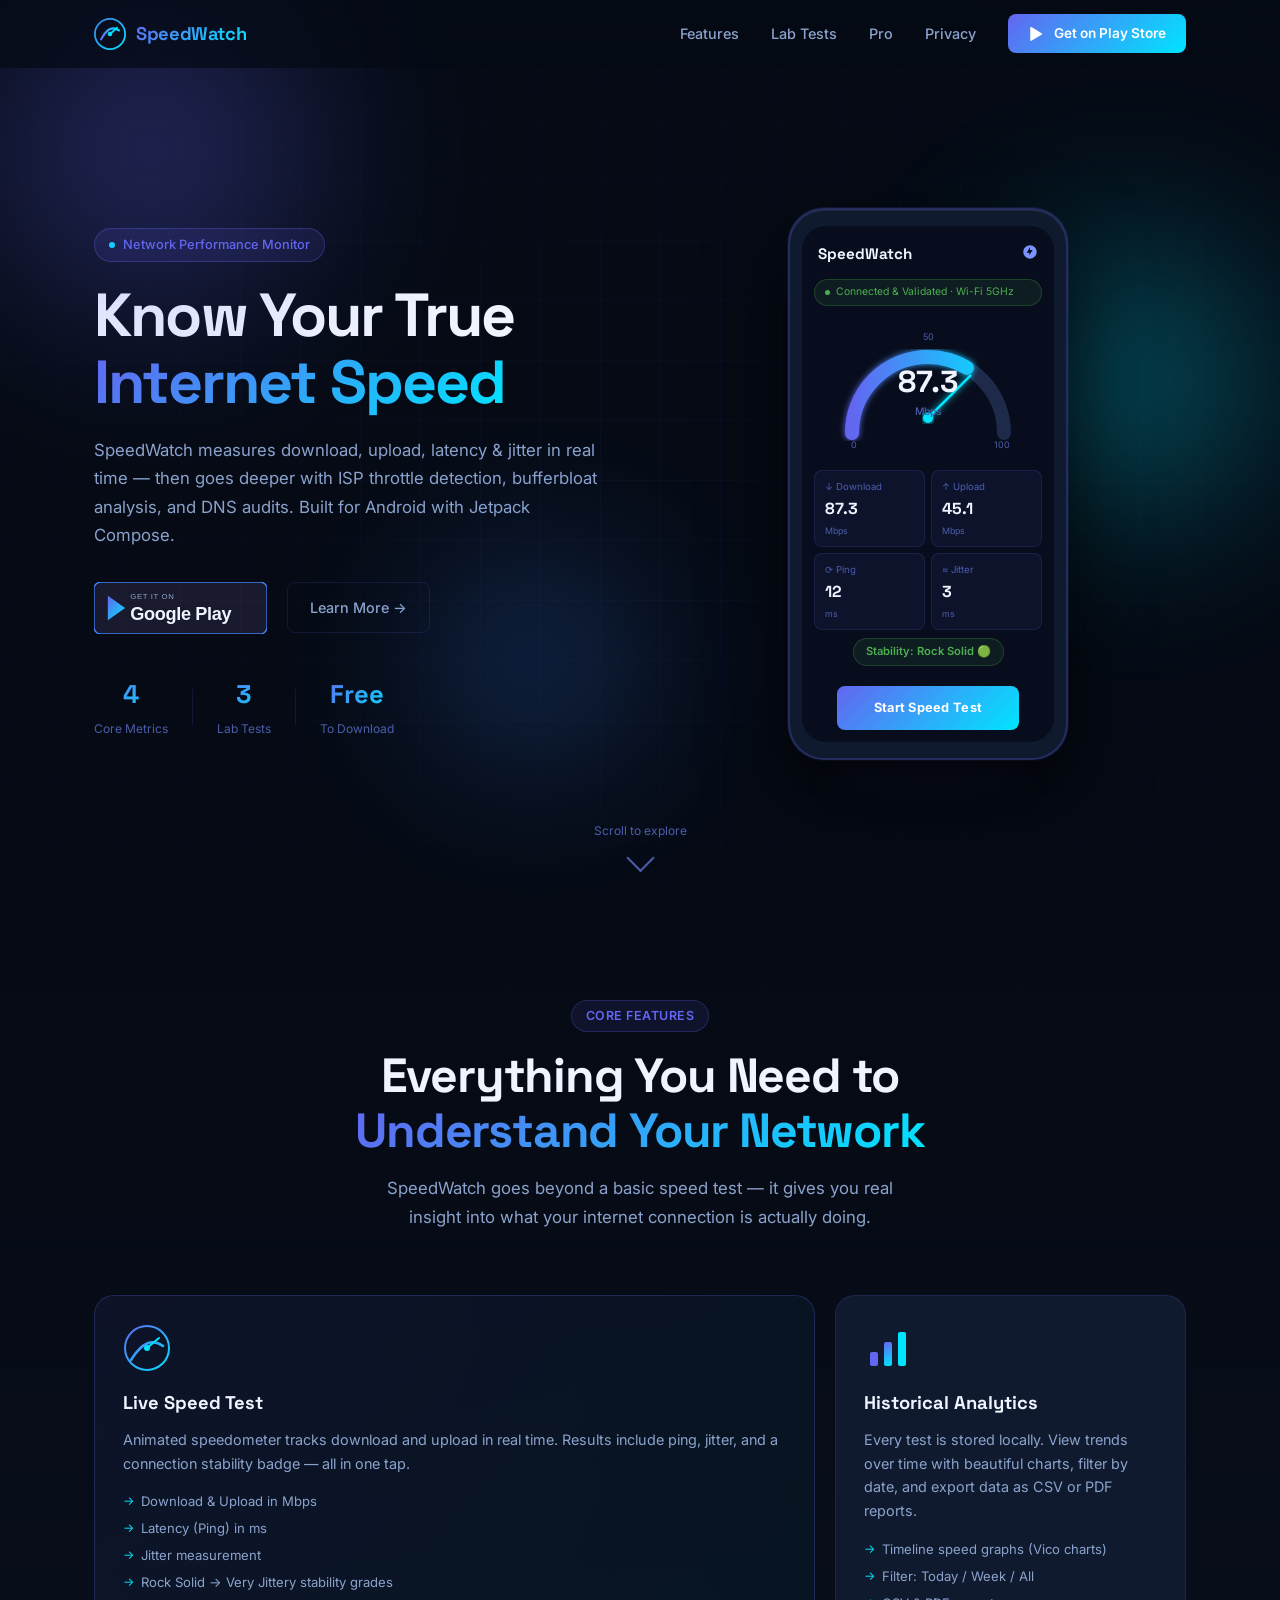
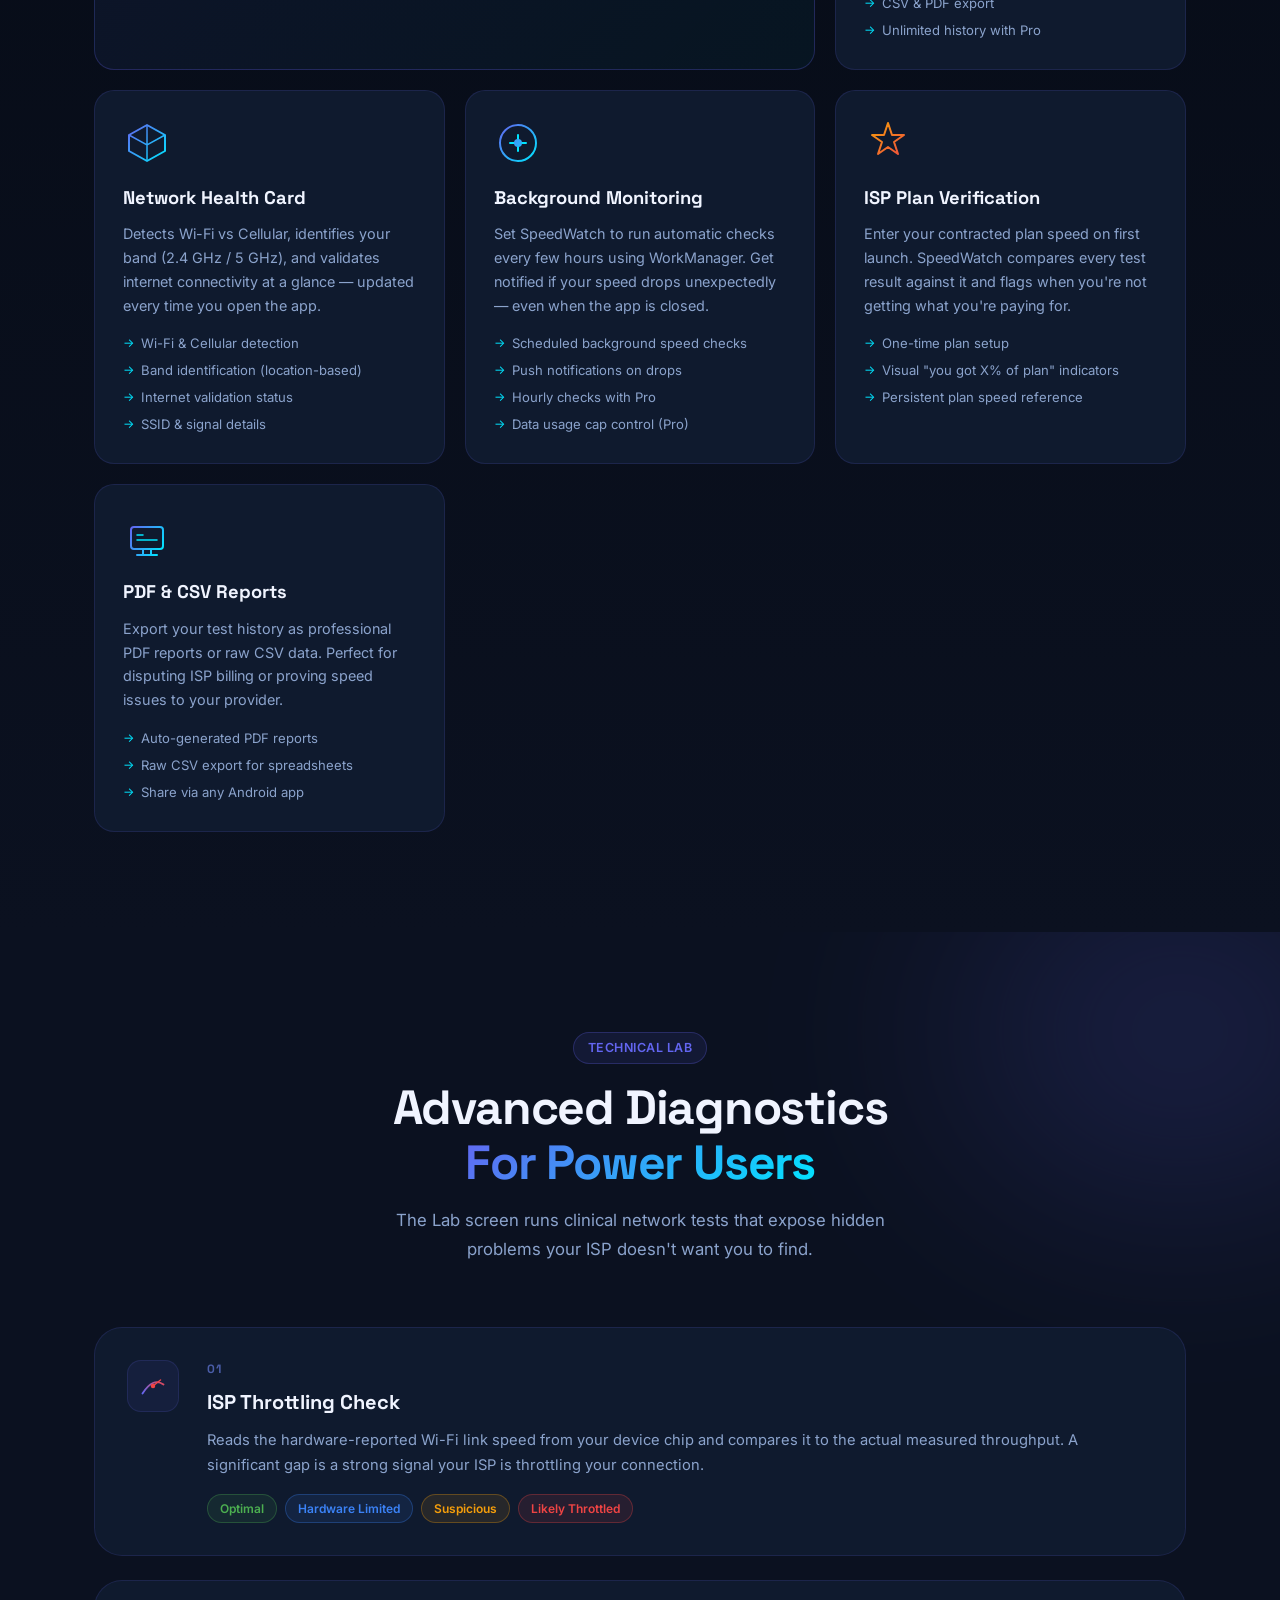
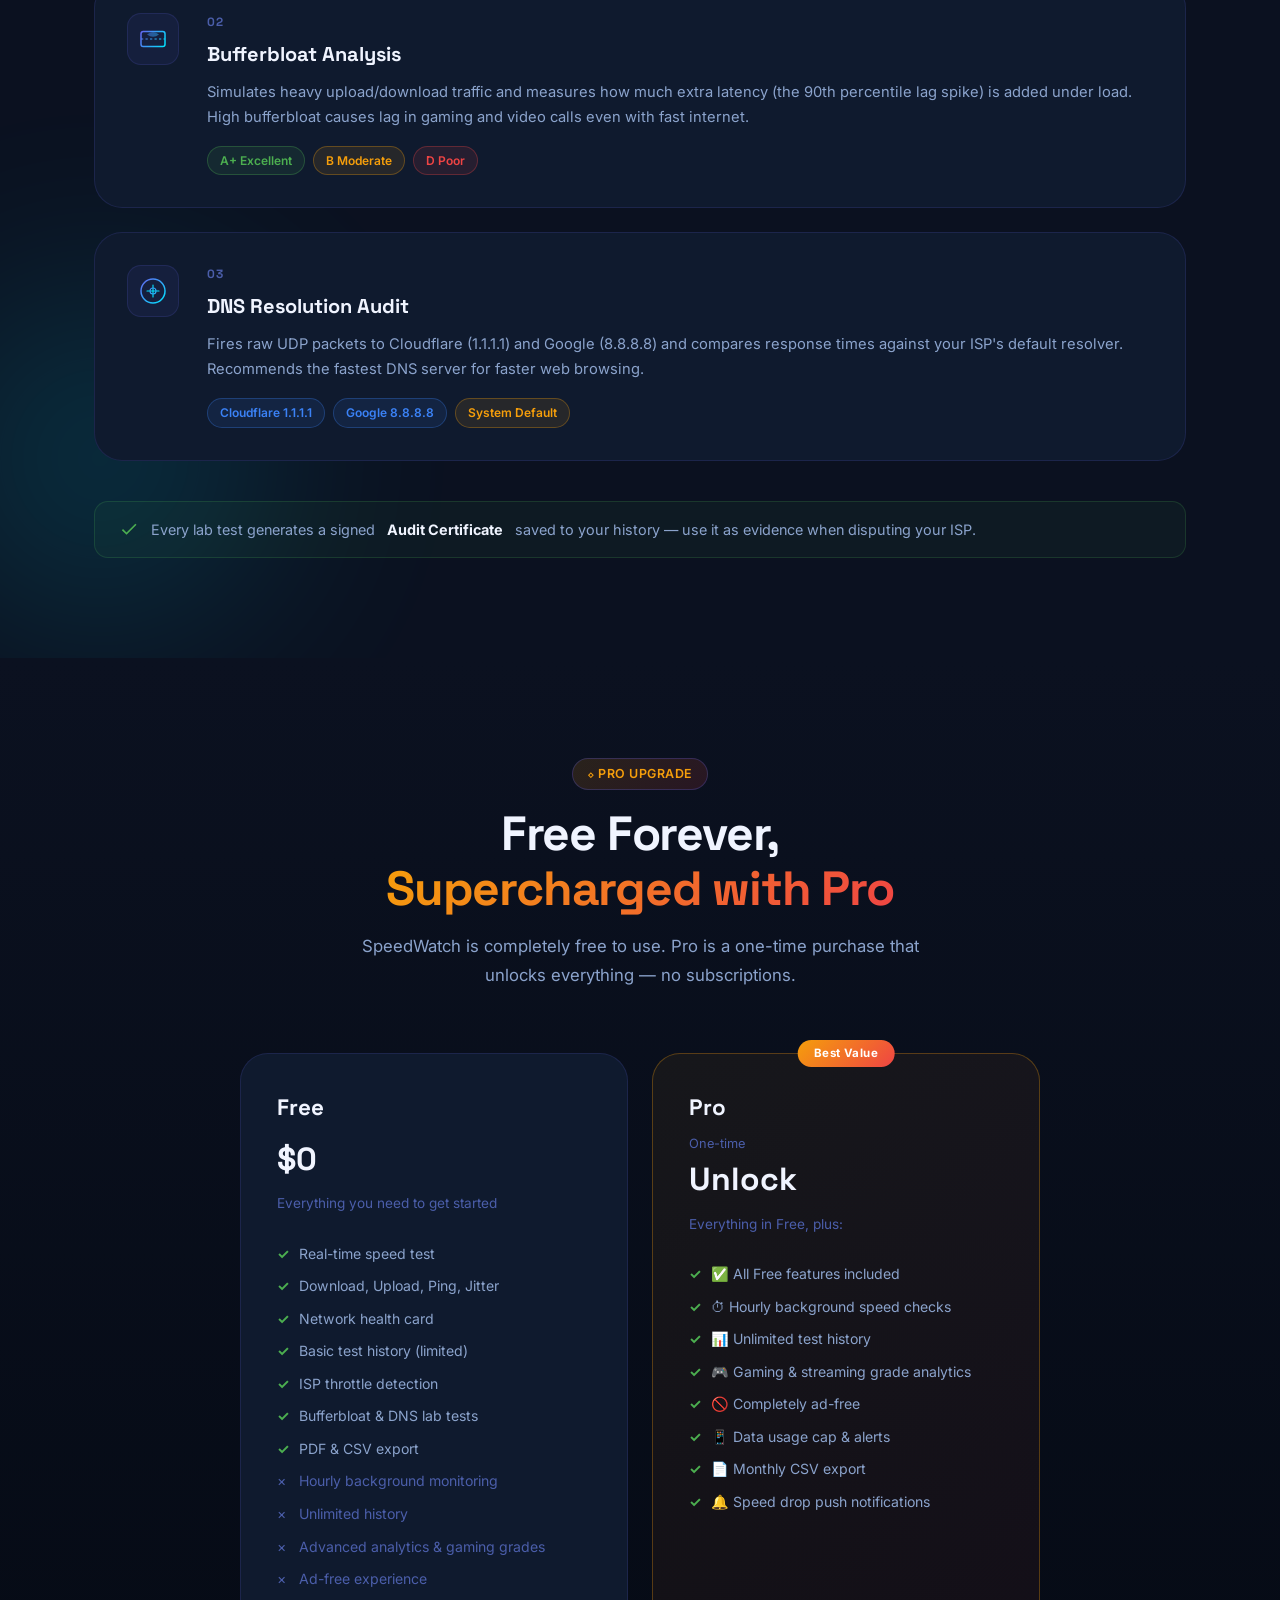
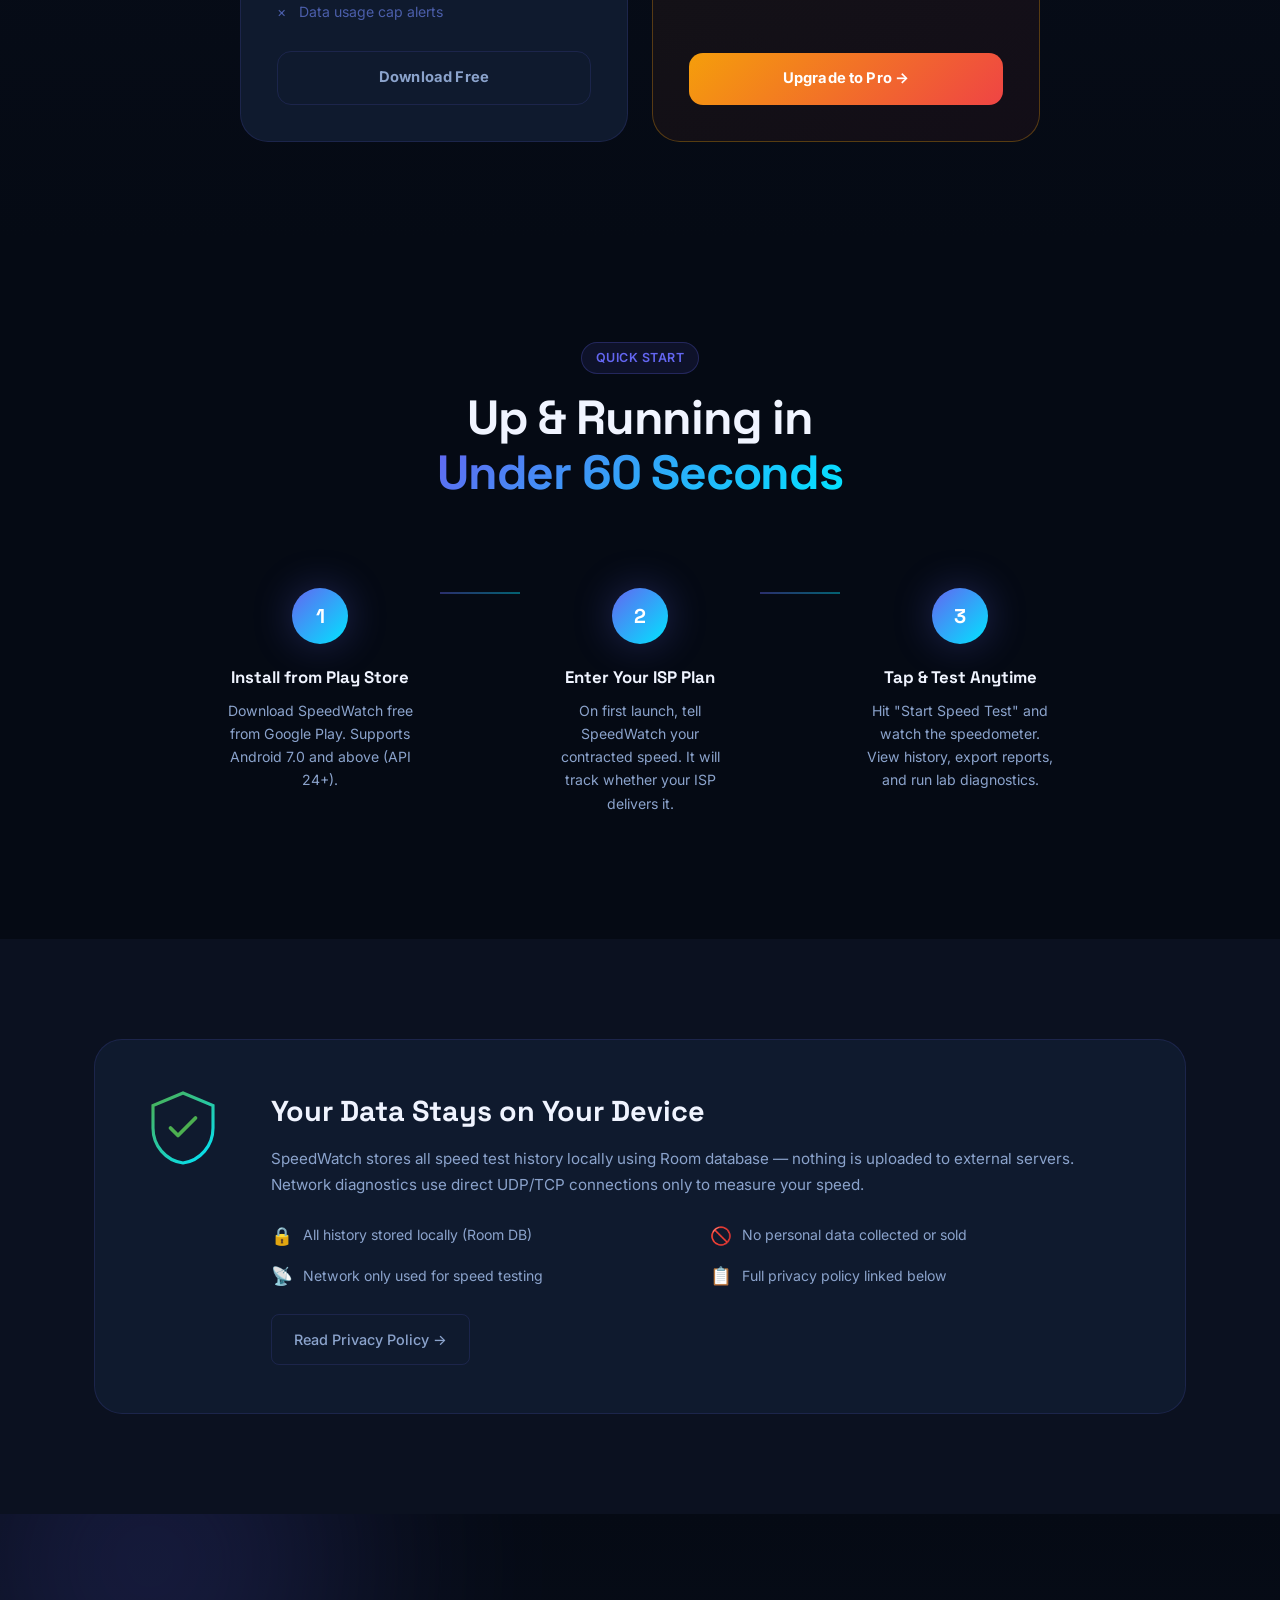
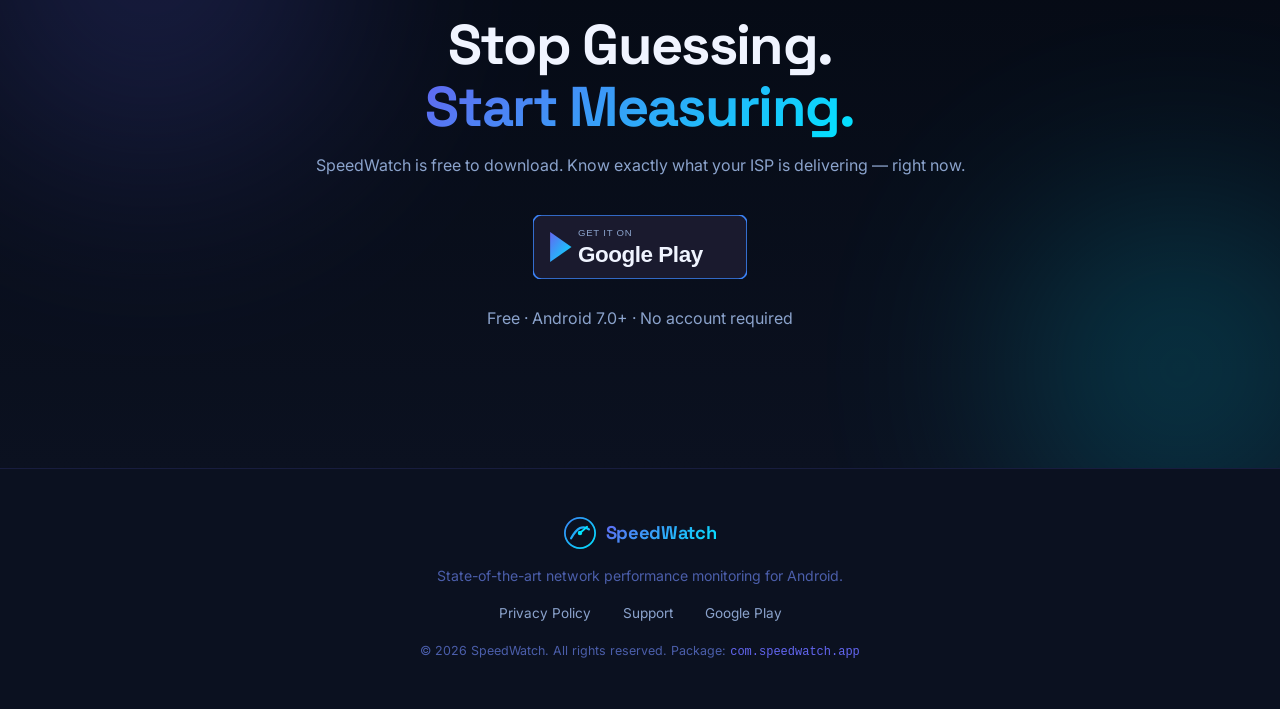
==== website/index.html @ 8ccc6902 "Initial commit: SpeedWatch Android app + website" ====
<!DOCTYPE html>
<html lang="en">
<head>
  <meta charset="UTF-8" />
  <meta name="viewport" content="width=device-width, initial-scale=1.0" />
  <title>SpeedWatch – Real-Time Network Performance Monitor for Android</title>
  <meta name="description" content="SpeedWatch is a state-of-the-art Android app for real-time speed testing, ISP throttle detection, bufferbloat analysis, DNS audits, and historical analytics. Download free on Google Play." />
  <meta name="keywords" content="speed test android, network monitor, ISP throttle detection, bufferbloat, DNS audit, SpeedWatch, WiFi speed test" />
  <meta property="og:title" content="SpeedWatch – Network Performance Monitor" />
  <meta property="og:description" content="Real-time speed testing, ISP throttle detection, bufferbloat analysis, and more. Free on Google Play." />
  <meta property="og:type" content="website" />
  <meta property="og:image" content="assets/icon.png" />
  <link rel="icon" href="assets/icon.png" type="image/png" />
  <link rel="preconnect" href="https://fonts.googleapis.com" />
  <link rel="preconnect" href="https://fonts.gstatic.com" crossorigin />
  <link href="https://fonts.googleapis.com/css2?family=Inter:wght@300;400;500;600;700;800;900&family=Space+Grotesk:wght@400;500;600;700&display=swap" rel="stylesheet" />
  <link rel="stylesheet" href="style.css" />
</head>
<body>

  <!-- ===== NAVBAR ===== -->
  <nav class="navbar" id="navbar">
    <div class="nav-inner">
      <a href="#" class="nav-brand" aria-label="SpeedWatch Home">
        <div class="nav-logo">
          <svg viewBox="0 0 36 36" fill="none" xmlns="http://www.w3.org/2000/svg" aria-hidden="true">
            <circle cx="18" cy="18" r="17" stroke="url(#lg1)" stroke-width="2"/>
            <path d="M8 24 Q18 6 28 14" stroke="url(#lg2)" stroke-width="2.5" stroke-linecap="round" fill="none"/>
            <line x1="18" y1="18" x2="26" y2="11" stroke="#00E5FF" stroke-width="2" stroke-linecap="round"/>
            <circle cx="18" cy="18" r="2.5" fill="#00E5FF"/>
            <defs>
              <linearGradient id="lg1" x1="0" y1="0" x2="36" y2="36" gradientUnits="userSpaceOnUse">
                <stop stop-color="#3B82F6"/>
                <stop offset="1" stop-color="#00E5FF"/>
              </linearGradient>
              <linearGradient id="lg2" x1="8" y1="24" x2="28" y2="10" gradientUnits="userSpaceOnUse">
                <stop stop-color="#6366F1"/>
                <stop offset="1" stop-color="#00E5FF"/>
              </linearGradient>
            </defs>
          </svg>
        </div>
        <span class="nav-wordmark">SpeedWatch</span>
      </a>
      <ul class="nav-links" role="navigation" aria-label="Main navigation">
        <li><a href="#features" id="nav-features">Features</a></li>
        <li><a href="#lab" id="nav-lab">Lab Tests</a></li>
        <li><a href="#premium" id="nav-premium">Pro</a></li>
        <li><a href="#privacy" id="nav-privacy">Privacy</a></li>
      </ul>
      <a href="https://play.google.com/store/apps/details?id=com.speedwatch.app" class="btn-nav-cta" id="nav-cta" target="_blank" rel="noopener">
        <svg width="18" height="18" viewBox="0 0 24 24" fill="currentColor" aria-hidden="true"><path d="M3 20.5v-17c0-.83 1-1.3 1.6-.78l14 8.5c.53.32.53 1.04 0 1.36l-14 8.5c-.6.52-1.6.05-1.6-.78z"/></svg>
        Get on Play Store
      </a>
      <button class="hamburger" id="hamburger" aria-label="Open menu" aria-expanded="false">
        <span></span><span></span><span></span>
      </button>
    </div>
    <div class="mobile-menu" id="mobile-menu" aria-hidden="true">
      <a href="#features">Features</a>
      <a href="#lab">Lab Tests</a>
      <a href="#premium">Pro</a>
      <a href="#privacy">Privacy</a>
      <a href="https://play.google.com/store/apps/details?id=com.speedwatch.app" target="_blank" rel="noopener" class="mobile-cta">Get on Play Store</a>
    </div>
  </nav>

  <!-- ===== HERO ===== -->
  <section class="hero" id="hero" aria-labelledby="hero-heading">
    <div class="hero-bg-orbs" aria-hidden="true">
      <div class="orb orb-1"></div>
      <div class="orb orb-2"></div>
      <div class="orb orb-3"></div>
    </div>
    <div class="hero-grid-lines" aria-hidden="true"></div>

    <div class="container hero-inner">
      <div class="hero-text">
        <div class="hero-badge">
          <span class="badge-dot"></span>
          Network Performance Monitor
        </div>
        <h1 id="hero-heading">
          Know Your True<br/>
          <span class="gradient-text">Internet Speed</span>
        </h1>
        <p class="hero-sub">
          SpeedWatch measures download, upload, latency &amp; jitter in real time — then goes deeper with ISP throttle detection, bufferbloat analysis, and DNS audits. Built for Android with Jetpack Compose.
        </p>
        <div class="hero-actions">
          <a href="https://play.google.com/store/apps/details?id=com.speedwatch.app"
             id="hero-play-btn"
             class="btn-primary"
             target="_blank" rel="noopener"
             aria-label="Download SpeedWatch on Google Play">
            <img src="assets/google-play-badge.svg" alt="Get it on Google Play" class="play-badge" />
          </a>
          <a href="#features" class="btn-ghost" id="hero-learn-more">Learn More →</a>
        </div>
        <div class="hero-stats" role="list">
          <div class="stat" role="listitem">
            <span class="stat-value">4</span>
            <span class="stat-label">Core Metrics</span>
          </div>
          <div class="stat-divider" aria-hidden="true"></div>
          <div class="stat" role="listitem">
            <span class="stat-value">3</span>
            <span class="stat-label">Lab Tests</span>
          </div>
          <div class="stat-divider" aria-hidden="true"></div>
          <div class="stat" role="listitem">
            <span class="stat-value">Free</span>
            <span class="stat-label">To Download</span>
          </div>
        </div>
      </div>

      <div class="hero-visual" aria-hidden="true">
        <div class="phone-mockup">
          <div class="phone-frame">
            <div class="phone-screen">
              <div class="screen-topbar">
                <span class="screen-title">SpeedWatch</span>
                <div class="screen-icons">
                  <svg width="16" height="16" viewBox="0 0 24 24" fill="#7C93FF"><path d="M12 2C6.48 2 2 6.48 2 12s4.48 10 10 10 10-4.48 10-10S17.52 2 12 2zm-1 15v-4H7l5-8v4h4l-5 8z"/></svg>
                </div>
              </div>
              <div class="screen-network-chip">
                <span class="chip-dot"></span>
                Connected &amp; Validated · Wi-Fi 5GHz
              </div>

              <!-- Speedometer SVG -->
              <div class="speedometer-wrap">
                <svg class="speedometer-svg" viewBox="0 0 200 140" xmlns="http://www.w3.org/2000/svg">
                  <defs>
                    <linearGradient id="arcGrad" x1="0%" y1="0%" x2="100%" y2="0%">
                      <stop offset="0%" stop-color="#6366F1"/>
                      <stop offset="100%" stop-color="#00E5FF"/>
                    </linearGradient>
                    <filter id="glow">
                      <feGaussianBlur stdDeviation="3" result="blur"/>
                      <feMerge><feMergeNode in="blur"/><feMergeNode in="SourceGraphic"/></feMerge>
                    </filter>
                  </defs>
                  <!-- Background arc -->
                  <path d="M 24 115 A 76 76 0 1 1 176 115" stroke="#1E2A4A" stroke-width="14" fill="none" stroke-linecap="round"/>
                  <!-- Speed arc (animated) -->
                  <path class="speed-arc" d="M 24 115 A 76 76 0 1 1 176 115" stroke="url(#arcGrad)" stroke-width="14" fill="none" stroke-linecap="round" filter="url(#glow)" stroke-dasharray="240" stroke-dashoffset="60"/>
                  <!-- Needle -->
                  <line class="needle" x1="100" y1="100" x2="148" y2="44" stroke="#00E5FF" stroke-width="2.5" stroke-linecap="round" filter="url(#glow)"/>
                  <circle cx="100" cy="100" r="5" fill="#00E5FF" filter="url(#glow)"/>
                  <!-- Labels -->
                  <text x="26" y="130" fill="#4B5EAA" font-size="9" text-anchor="middle" font-family="Inter">0</text>
                  <text x="100" y="22" fill="#4B5EAA" font-size="9" text-anchor="middle" font-family="Inter">50</text>
                  <text x="174" y="130" fill="#4B5EAA" font-size="9" text-anchor="middle" font-family="Inter">100</text>
                </svg>
                <div class="speed-readout">
                  <span class="speed-value">87.3</span>
                  <span class="speed-unit">Mbps</span>
                </div>
              </div>

              <div class="screen-metrics">
                <div class="metric-chip">
                  <span class="metric-label">↓ Download</span>
                  <span class="metric-val">87.3</span>
                  <span class="metric-unit">Mbps</span>
                </div>
                <div class="metric-chip">
                  <span class="metric-label">↑ Upload</span>
                  <span class="metric-val">45.1</span>
                  <span class="metric-unit">Mbps</span>
                </div>
                <div class="metric-chip">
                  <span class="metric-label">⟳ Ping</span>
                  <span class="metric-val">12</span>
                  <span class="metric-unit">ms</span>
                </div>
                <div class="metric-chip">
                  <span class="metric-label">≈ Jitter</span>
                  <span class="metric-val">3</span>
                  <span class="metric-unit">ms</span>
                </div>
              </div>

              <div class="stability-badge">Stability: Rock Solid 🟢</div>

              <button class="screen-test-btn" aria-label="Start speed test">Start Speed Test</button>
            </div>
          </div>
          <div class="phone-reflection" aria-hidden="true"></div>
        </div>
      </div>
    </div>

    <div class="hero-scroll-hint" aria-hidden="true">
      <span>Scroll to explore</span>
      <div class="scroll-arrow"></div>
    </div>
  </section>

  <!-- ===== FEATURES ===== -->
  <section class="section features" id="features" aria-labelledby="features-heading">
    <div class="container">
      <div class="section-header">
        <span class="section-tag">Core Features</span>
        <h2 id="features-heading">Everything You Need to<br/><span class="gradient-text">Understand Your Network</span></h2>
        <p class="section-sub">SpeedWatch goes beyond a basic speed test — it gives you real insight into what your internet connection is actually doing.</p>
      </div>

      <div class="features-grid" role="list">

        <div class="feature-card feature-card--highlight" role="listitem">
          <div class="feature-icon" aria-hidden="true">
            <svg viewBox="0 0 48 48" fill="none" xmlns="http://www.w3.org/2000/svg">
              <circle cx="24" cy="24" r="22" stroke="url(#fi1)" stroke-width="2"/>
              <path d="M8 36 Q24 10 40 22" stroke="url(#fi1)" stroke-width="2.5" stroke-linecap="round" fill="none"/>
              <line x1="24" y1="24" x2="36" y2="14" stroke="#00E5FF" stroke-width="2" stroke-linecap="round"/>
              <circle cx="24" cy="24" r="3" fill="#00E5FF"/>
              <defs><linearGradient id="fi1" x1="0" y1="0" x2="48" y2="48" gradientUnits="userSpaceOnUse"><stop stop-color="#6366F1"/><stop offset="1" stop-color="#00E5FF"/></linearGradient></defs>
            </svg>
          </div>
          <h3>Live Speed Test</h3>
          <p>Animated speedometer tracks download and upload in real time. Results include ping, jitter, and a connection stability badge — all in one tap.</p>
          <ul class="feature-bullets" aria-label="Speed test features">
            <li>Download &amp; Upload in Mbps</li>
            <li>Latency (Ping) in ms</li>
            <li>Jitter measurement</li>
            <li>Rock Solid → Very Jittery stability grades</li>
          </ul>
        </div>

        <div class="feature-card" role="listitem">
          <div class="feature-icon" aria-hidden="true">
            <svg viewBox="0 0 48 48" fill="none"><rect x="6" y="28" width="8" height="14" rx="2" fill="#6366F1"/><rect x="20" y="18" width="8" height="24" rx="2" fill="url(#fi2)"/><rect x="34" y="8" width="8" height="34" rx="2" fill="#00E5FF"/><defs><linearGradient id="fi2" x1="20" y1="18" x2="28" y2="42" gradientUnits="userSpaceOnUse"><stop stop-color="#6366F1"/><stop offset="1" stop-color="#00E5FF"/></linearGradient></defs></svg>
          </div>
          <h3>Historical Analytics</h3>
          <p>Every test is stored locally. View trends over time with beautiful charts, filter by date, and export data as CSV or PDF reports.</p>
          <ul class="feature-bullets">
            <li>Timeline speed graphs (Vico charts)</li>
            <li>Filter: Today / Week / All</li>
            <li>CSV &amp; PDF export</li>
            <li>Unlimited history with Pro</li>
          </ul>
        </div>

        <div class="feature-card" role="listitem">
          <div class="feature-icon" aria-hidden="true">
            <svg viewBox="0 0 48 48" fill="none"><path d="M24 6L6 16v16l18 10 18-10V16L24 6z" stroke="url(#fi3)" stroke-width="2" fill="none" stroke-linejoin="round"/><path d="M24 6v36M6 16l18 10 18-10" stroke="url(#fi3)" stroke-width="1.5" fill="none"/><defs><linearGradient id="fi3" x1="6" y1="6" x2="42" y2="42" gradientUnits="userSpaceOnUse"><stop stop-color="#6366F1"/><stop offset="1" stop-color="#00E5FF"/></linearGradient></defs></svg>
          </div>
          <h3>Network Health Card</h3>
          <p>Detects Wi-Fi vs Cellular, identifies your band (2.4 GHz / 5 GHz), and validates internet connectivity at a glance — updated every time you open the app.</p>
          <ul class="feature-bullets">
            <li>Wi-Fi &amp; Cellular detection</li>
            <li>Band identification (location-based)</li>
            <li>Internet validation status</li>
            <li>SSID &amp; signal details</li>
          </ul>
        </div>

        <div class="feature-card" role="listitem">
          <div class="feature-icon" aria-hidden="true">
            <svg viewBox="0 0 48 48" fill="none"><circle cx="24" cy="24" r="18" stroke="url(#fi4)" stroke-width="2"/><path d="M16 24h16M24 16v16" stroke="#00E5FF" stroke-width="2" stroke-linecap="round"/><circle cx="24" cy="24" r="4" fill="url(#fi4)"/><defs><linearGradient id="fi4" x1="6" y1="6" x2="42" y2="42" gradientUnits="userSpaceOnUse"><stop stop-color="#6366F1"/><stop offset="1" stop-color="#00E5FF"/></linearGradient></defs></svg>
          </div>
          <h3>Background Monitoring</h3>
          <p>Set SpeedWatch to run automatic checks every few hours using WorkManager. Get notified if your speed drops unexpectedly — even when the app is closed.</p>
          <ul class="feature-bullets">
            <li>Scheduled background speed checks</li>
            <li>Push notifications on drops</li>
            <li>Hourly checks with Pro</li>
            <li>Data usage cap control (Pro)</li>
          </ul>
        </div>

        <div class="feature-card" role="listitem">
          <div class="feature-icon" aria-hidden="true">
            <svg viewBox="0 0 48 48" fill="none"><path d="M24 4l4 12h12l-10 7 4 12-10-7-10 7 4-12L8 16h12L24 4z" stroke="url(#fi5)" stroke-width="2" fill="none" stroke-linejoin="round"/><defs><linearGradient id="fi5" x1="8" y1="4" x2="40" y2="44" gradientUnits="userSpaceOnUse"><stop stop-color="#F59E0B"/><stop offset="1" stop-color="#EF4444"/></linearGradient></defs></svg>
          </div>
          <h3>ISP Plan Verification</h3>
          <p>Enter your contracted plan speed on first launch. SpeedWatch compares every test result against it and flags when you're not getting what you're paying for.</p>
          <ul class="feature-bullets">
            <li>One-time plan setup</li>
            <li>Visual "you got X% of plan" indicators</li>
            <li>Persistent plan speed reference</li>
          </ul>
        </div>

        <div class="feature-card" role="listitem">
          <div class="feature-icon" aria-hidden="true">
            <svg viewBox="0 0 48 48" fill="none"><rect x="8" y="14" width="32" height="22" rx="3" stroke="url(#fi6)" stroke-width="2"/><path d="M20 36v6M28 36v6M14 42h20" stroke="url(#fi6)" stroke-width="2" stroke-linecap="round"/><path d="M14 22h6M14 27h20" stroke="#00E5FF" stroke-width="1.5" stroke-linecap="round"/><defs><linearGradient id="fi6" x1="8" y1="14" x2="40" y2="36" gradientUnits="userSpaceOnUse"><stop stop-color="#6366F1"/><stop offset="1" stop-color="#00E5FF"/></linearGradient></defs></svg>
          </div>
          <h3>PDF &amp; CSV Reports</h3>
          <p>Export your test history as professional PDF reports or raw CSV data. Perfect for disputing ISP billing or proving speed issues to your provider.</p>
          <ul class="feature-bullets">
            <li>Auto-generated PDF reports</li>
            <li>Raw CSV export for spreadsheets</li>
            <li>Share via any Android app</li>
          </ul>
        </div>

      </div>
    </div>
  </section>

  <!-- ===== LAB TESTS ===== -->
  <section class="section lab" id="lab" aria-labelledby="lab-heading">
    <div class="lab-bg" aria-hidden="true">
      <div class="lab-orb lab-orb-1"></div>
      <div class="lab-orb lab-orb-2"></div>
    </div>
    <div class="container">
      <div class="section-header">
        <span class="section-tag">Technical Lab</span>
        <h2 id="lab-heading">Advanced Diagnostics<br/><span class="gradient-text">For Power Users</span></h2>
        <p class="section-sub">The Lab screen runs clinical network tests that expose hidden problems your ISP doesn't want you to find.</p>
      </div>

      <div class="lab-cards" role="list">

        <div class="lab-card" role="listitem" id="lab-throttle">
          <div class="lab-card-icon" aria-hidden="true">
            <svg viewBox="0 0 40 40" fill="none"><path d="M6 30 Q20 8 34 18" stroke="url(#lc1)" stroke-width="2.5" stroke-linecap="round" fill="none"/><line x1="20" y1="20" x2="30" y2="12" stroke="#EF4444" stroke-width="2" stroke-linecap="round"/><circle cx="20" cy="20" r="3" fill="#EF4444"/><defs><linearGradient id="lc1" x1="6" y1="30" x2="34" y2="8" gradientUnits="userSpaceOnUse"><stop stop-color="#6366F1"/><stop offset="1" stop-color="#EF4444"/></linearGradient></defs></svg>
          </div>
          <div class="lab-card-content">
            <div class="lab-card-number" aria-hidden="true">01</div>
            <h3>ISP Throttling Check</h3>
            <p>Reads the hardware-reported Wi-Fi link speed from your device chip and compares it to the actual measured throughput. A significant gap is a strong signal your ISP is throttling your connection.</p>
            <div class="lab-results" aria-label="Possible results">
              <span class="result-badge result--green">Optimal</span>
              <span class="result-badge result--blue">Hardware Limited</span>
              <span class="result-badge result--yellow">Suspicious</span>
              <span class="result-badge result--red">Likely Throttled</span>
            </div>
          </div>
        </div>

        <div class="lab-card" role="listitem" id="lab-bufferbloat">
          <div class="lab-card-icon" aria-hidden="true">
            <svg viewBox="0 0 40 40" fill="none"><rect x="4" y="10" width="32" height="20" rx="3" stroke="url(#lc2)" stroke-width="2"/><path d="M4 20h32" stroke="url(#lc2)" stroke-width="1.5" stroke-dasharray="3 3"/><path d="M12 14 Q20 8 28 14 Q20 20 12 14z" fill="url(#lc2)" opacity="0.5"/><defs><linearGradient id="lc2" x1="4" y1="10" x2="36" y2="30" gradientUnits="userSpaceOnUse"><stop stop-color="#6366F1"/><stop offset="1" stop-color="#00E5FF"/></linearGradient></defs></svg>
          </div>
          <div class="lab-card-content">
            <div class="lab-card-number" aria-hidden="true">02</div>
            <h3>Bufferbloat Analysis</h3>
            <p>Simulates heavy upload/download traffic and measures how much extra latency (the 90th percentile lag spike) is added under load. High bufferbloat causes lag in gaming and video calls even with fast internet.</p>
            <div class="lab-results" aria-label="Grade results">
              <span class="result-badge result--green">A+  Excellent</span>
              <span class="result-badge result--yellow">B  Moderate</span>
              <span class="result-badge result--red">D  Poor</span>
            </div>
          </div>
        </div>

        <div class="lab-card" role="listitem" id="lab-dns">
          <div class="lab-card-icon" aria-hidden="true">
            <svg viewBox="0 0 40 40" fill="none"><circle cx="20" cy="20" r="16" stroke="url(#lc3)" stroke-width="2"/><path d="M12 20h16M20 12v16" stroke="#00E5FF" stroke-width="1.5" stroke-linecap="round"/><circle cx="20" cy="20" r="4" fill="none" stroke="url(#lc3)" stroke-width="1.5"/><defs><linearGradient id="lc3" x1="4" y1="4" x2="36" y2="36" gradientUnits="userSpaceOnUse"><stop stop-color="#6366F1"/><stop offset="1" stop-color="#00E5FF"/></linearGradient></defs></svg>
          </div>
          <div class="lab-card-content">
            <div class="lab-card-number" aria-hidden="true">03</div>
            <h3>DNS Resolution Audit</h3>
            <p>Fires raw UDP packets to Cloudflare (1.1.1.1) and Google (8.8.8.8) and compares response times against your ISP's default resolver. Recommends the fastest DNS server for faster web browsing.</p>
            <div class="lab-results" aria-label="DNS servers compared">
              <span class="result-badge result--blue">Cloudflare 1.1.1.1</span>
              <span class="result-badge result--blue">Google 8.8.8.8</span>
              <span class="result-badge result--yellow">System Default</span>
            </div>
          </div>
        </div>

      </div>

      <div class="lab-audit-note">
        <svg width="20" height="20" viewBox="0 0 24 24" fill="#4CAF50" aria-hidden="true"><path d="M9 16.17l-4.17-4.17-1.42 1.41L9 19 21 7l-1.41-1.41L9 16.17z"/></svg>
        Every lab test generates a signed <strong>Audit Certificate</strong> saved to your history — use it as evidence when disputing your ISP.
      </div>
    </div>
  </section>

  <!-- ===== PREMIUM ===== -->
  <section class="section premium" id="premium" aria-labelledby="premium-heading">
    <div class="container">
      <div class="section-header">
        <span class="section-tag" style="background: linear-gradient(135deg, #F59E0B22, #EF444422); color: #F59E0B;">⬦ Pro Upgrade</span>
        <h2 id="premium-heading">Free Forever,<br/><span style="background: linear-gradient(135deg, #F59E0B, #EF4444); -webkit-background-clip: text; -webkit-text-fill-color: transparent; background-clip: text;">Supercharged with Pro</span></h2>
        <p class="section-sub">SpeedWatch is completely free to use. Pro is a one-time purchase that unlocks everything — no subscriptions.</p>
      </div>

      <div class="pricing-cards">

        <div class="pricing-card pricing-card--free" id="pricing-free">
          <div class="pricing-header">
            <h3>Free</h3>
            <div class="pricing-price"><span class="price-amount">$0</span></div>
            <p>Everything you need to get started</p>
          </div>
          <ul class="pricing-features" aria-label="Free tier features">
            <li class="feature-yes">Real-time speed test</li>
            <li class="feature-yes">Download, Upload, Ping, Jitter</li>
            <li class="feature-yes">Network health card</li>
            <li class="feature-yes">Basic test history (limited)</li>
            <li class="feature-yes">ISP throttle detection</li>
            <li class="feature-yes">Bufferbloat &amp; DNS lab tests</li>
            <li class="feature-yes">PDF &amp; CSV export</li>
            <li class="feature-no">Hourly background monitoring</li>
            <li class="feature-no">Unlimited history</li>
            <li class="feature-no">Advanced analytics &amp; gaming grades</li>
            <li class="feature-no">Ad-free experience</li>
            <li class="feature-no">Data usage cap alerts</li>
          </ul>
          <a href="https://play.google.com/store/apps/details?id=com.speedwatch.app"
             id="free-download-btn"
             class="pricing-btn pricing-btn--outline"
             target="_blank" rel="noopener">Download Free</a>
        </div>

        <div class="pricing-card pricing-card--pro" id="pricing-pro">
          <div class="pro-popular-badge">Best Value</div>
          <div class="pricing-header">
            <h3>Pro</h3>
            <div class="pricing-price">
              <span class="price-prefix">One-time</span>
              <span class="price-amount">Unlock</span>
            </div>
            <p>Everything in Free, plus:</p>
          </div>
          <ul class="pricing-features" aria-label="Pro tier features">
            <li class="feature-yes">✅ All Free features included</li>
            <li class="feature-yes">⏱ Hourly background speed checks</li>
            <li class="feature-yes">📊 Unlimited test history</li>
            <li class="feature-yes">🎮 Gaming &amp; streaming grade analytics</li>
            <li class="feature-yes">🚫 Completely ad-free</li>
            <li class="feature-yes">📱 Data usage cap &amp; alerts</li>
            <li class="feature-yes">📄 Monthly CSV export</li>
            <li class="feature-yes">🔔 Speed drop push notifications</li>
          </ul>
          <a href="https://play.google.com/store/apps/details?id=com.speedwatch.app"
             id="pro-upgrade-btn"
             class="pricing-btn pricing-btn--pro"
             target="_blank" rel="noopener">Upgrade to Pro →</a>
        </div>

      </div>
    </div>
  </section>

  <!-- ===== HOW IT WORKS ===== -->
  <section class="section how" id="how" aria-labelledby="how-heading">
    <div class="container">
      <div class="section-header">
        <span class="section-tag">Quick Start</span>
        <h2 id="how-heading">Up &amp; Running in<br/><span class="gradient-text">Under 60 Seconds</span></h2>
      </div>

      <div class="steps" role="list">
        <div class="step" role="listitem" id="step-1">
          <div class="step-number" aria-hidden="true">1</div>
          <div class="step-content">
            <h3>Install from Play Store</h3>
            <p>Download SpeedWatch free from Google Play. Supports Android 7.0 and above (API 24+).</p>
          </div>
        </div>
        <div class="step-connector" aria-hidden="true"></div>
        <div class="step" role="listitem" id="step-2">
          <div class="step-number" aria-hidden="true">2</div>
          <div class="step-content">
            <h3>Enter Your ISP Plan</h3>
            <p>On first launch, tell SpeedWatch your contracted speed. It will track whether your ISP delivers it.</p>
          </div>
        </div>
        <div class="step-connector" aria-hidden="true"></div>
        <div class="step" role="listitem" id="step-3">
          <div class="step-number" aria-hidden="true">3</div>
          <div class="step-content">
            <h3>Tap &amp; Test Anytime</h3>
            <p>Hit "Start Speed Test" and watch the speedometer. View history, export reports, and run lab diagnostics.</p>
          </div>
        </div>
      </div>
    </div>
  </section>

  <!-- ===== PRIVACY ===== -->
  <section class="section privacy-section" id="privacy" aria-labelledby="privacy-heading">
    <div class="container">
      <div class="privacy-card">
        <div class="privacy-icon" aria-hidden="true">
          <svg viewBox="0 0 64 64" fill="none" xmlns="http://www.w3.org/2000/svg">
            <path d="M32 4L8 14v18c0 14 10 26 24 28 14-2 24-14 24-28V14L32 4z" stroke="url(#pgi)" stroke-width="2.5" fill="none"/>
            <path d="M22 32l6 6 14-14" stroke="#4CAF50" stroke-width="3" stroke-linecap="round" stroke-linejoin="round"/>
            <defs><linearGradient id="pgi" x1="8" y1="4" x2="56" y2="60" gradientUnits="userSpaceOnUse"><stop stop-color="#4CAF50"/><stop offset="1" stop-color="#00E5FF"/></linearGradient></defs>
          </svg>
        </div>
        <div class="privacy-content">
          <h2 id="privacy-heading">Your Data Stays on Your Device</h2>
          <p>SpeedWatch stores all speed test history locally using Room database — nothing is uploaded to external servers. Network diagnostics use direct UDP/TCP connections only to measure your speed.</p>
          <div class="privacy-points" role="list">
            <div class="privacy-point" role="listitem">
              <span class="pp-icon" aria-hidden="true">🔒</span>
              <span>All history stored locally (Room DB)</span>
            </div>
            <div class="privacy-point" role="listitem">
              <span class="pp-icon" aria-hidden="true">🚫</span>
              <span>No personal data collected or sold</span>
            </div>
            <div class="privacy-point" role="listitem">
              <span class="pp-icon" aria-hidden="true">📡</span>
              <span>Network only used for speed testing</span>
            </div>
            <div class="privacy-point" role="listitem">
              <span class="pp-icon" aria-hidden="true">📋</span>
              <span>Full privacy policy linked below</span>
            </div>
          </div>
          <a href="privacy.html" class="btn-ghost" id="read-privacy-policy" style="margin-top: 1.5rem; display: inline-flex;">Read Privacy Policy →</a>
        </div>
      </div>
    </div>
  </section>

  <!-- ===== CTA BANNER ===== -->
  <section class="section cta-banner" id="cta" aria-labelledby="cta-heading">
    <div class="cta-bg-orbs" aria-hidden="true">
      <div class="cta-orb cta-orb-1"></div>
      <div class="cta-orb cta-orb-2"></div>
    </div>
    <div class="container cta-inner">
      <h2 id="cta-heading">Stop Guessing.<br/><span class="gradient-text">Start Measuring.</span></h2>
      <p>SpeedWatch is free to download. Know exactly what your ISP is delivering — right now.</p>
      <a href="https://play.google.com/store/apps/details?id=com.speedwatch.app"
         id="cta-play-btn"
         class="btn-primary btn-primary--large"
         target="_blank" rel="noopener"
         aria-label="Download SpeedWatch on Google Play Store">
        <img src="assets/google-play-badge.svg" alt="Get it on Google Play" class="play-badge play-badge--large" />
      </a>
      <p class="cta-note">Free · Android 7.0+ · No account required</p>
    </div>
  </section>

  <!-- ===== FOOTER ===== -->
  <footer class="footer" role="contentinfo">
    <div class="container footer-inner">
      <div class="footer-brand">
        <div class="nav-logo" aria-hidden="true">
          <svg viewBox="0 0 36 36" fill="none" xmlns="http://www.w3.org/2000/svg">
            <circle cx="18" cy="18" r="17" stroke="url(#flg)" stroke-width="2"/>
            <path d="M8 24 Q18 6 28 14" stroke="url(#flg)" stroke-width="2.5" stroke-linecap="round" fill="none"/>
            <line x1="18" y1="18" x2="26" y2="11" stroke="#00E5FF" stroke-width="2" stroke-linecap="round"/>
            <circle cx="18" cy="18" r="2.5" fill="#00E5FF"/>
            <defs><linearGradient id="flg" x1="0" y1="0" x2="36" y2="36" gradientUnits="userSpaceOnUse"><stop stop-color="#3B82F6"/><stop offset="1" stop-color="#00E5FF"/></linearGradient></defs>
          </svg>
        </div>
        <span class="nav-wordmark">SpeedWatch</span>
      </div>
      <p class="footer-tagline">State-of-the-art network performance monitoring for Android.</p>
      <nav class="footer-links" aria-label="Footer links">
        <a href="privacy.html" id="footer-privacy">Privacy Policy</a>
        <a href="mailto:support@speedwatch.app" id="footer-support">Support</a>
        <a href="https://play.google.com/store/apps/details?id=com.speedwatch.app" target="_blank" rel="noopener" id="footer-playstore">Google Play</a>
      </nav>
      <p class="footer-copy">&copy; 2026 SpeedWatch. All rights reserved. Package: <code>com.speedwatch.app</code></p>
    </div>
  </footer>

  <script src="script.js"></script>
</body>
</html>
---- website/style.css ----
/* ===================================================
   SpeedWatch – Website Stylesheet
   Design: Dark premium, glassmorphism, neon accents
   =================================================== */

/* ── CSS Custom Properties ── */
:root {
  --bg-deep: #050A14;
  --bg-surface: #0B1120;
  --bg-card: #0F1A2E;
  --bg-card-hover: #162240;
  --border: rgba(99, 102, 241, 0.15);
  --border-hover: rgba(0, 229, 255, 0.3);

  --blue: #3B82F6;
  --indigo: #6366F1;
  --cyan: #00E5FF;
  --green: #4CAF50;
  --yellow: #F59E0B;
  --red: #EF4444;

  --text-primary: #F0F4FF;
  --text-secondary: #8BA3CC;
  --text-muted: #4B5EAA;

  --gradient-brand: linear-gradient(135deg, #6366F1, #00E5FF);
  --gradient-glow: radial-gradient(ellipse 60% 40% at 50% 0%, rgba(99,102,241,0.18) 0%, transparent 70%);

  --font-body: 'Inter', system-ui, sans-serif;
  --font-heading: 'Space Grotesk', 'Inter', system-ui, sans-serif;

  --radius-sm: 8px;
  --radius-md: 14px;
  --radius-lg: 20px;
  --radius-xl: 28px;

  --shadow-card: 0 4px 32px rgba(0,0,0,0.5), 0 0 0 1px rgba(99,102,241,0.1);
  --shadow-glow-blue: 0 0 40px rgba(99,102,241,0.3);
  --shadow-glow-cyan: 0 0 40px rgba(0,229,255,0.2);

  --transition: 0.3s cubic-bezier(0.4, 0, 0.2, 1);

  --nav-h: 68px;
}

/* ── Reset & Base ── */
*, *::before, *::after { box-sizing: border-box; margin: 0; padding: 0; }
html { scroll-behavior: smooth; font-size: 16px; }
body {
  font-family: var(--font-body);
  background: var(--bg-deep);
  color: var(--text-primary);
  line-height: 1.6;
  overflow-x: hidden;
  -webkit-font-smoothing: antialiased;
}
img { max-width: 100%; display: block; }
a { text-decoration: none; color: inherit; }
ul { list-style: none; }
button { cursor: pointer; border: none; background: none; font: inherit; }

.container {
  width: 100%;
  max-width: 1140px;
  margin: 0 auto;
  padding: 0 24px;
}

.section { padding: 100px 0; position: relative; }

/* ── Gradient Text ── */
.gradient-text {
  background: var(--gradient-brand);
  -webkit-background-clip: text;
  -webkit-text-fill-color: transparent;
  background-clip: text;
}

/* =============================
   NAVBAR
   ============================= */
.navbar {
  position: fixed;
  top: 0; left: 0; right: 0;
  z-index: 1000;
  height: var(--nav-h);
  background: rgba(5,10,20,0.7);
  backdrop-filter: blur(20px);
  -webkit-backdrop-filter: blur(20px);
  border-bottom: 1px solid transparent;
  transition: border-color var(--transition), background var(--transition);
}
.navbar.scrolled {
  border-color: var(--border);
  background: rgba(5,10,20,0.92);
}
.nav-inner {
  max-width: 1140px;
  margin: 0 auto;
  padding: 0 24px;
  height: 100%;
  display: flex;
  align-items: center;
  gap: 32px;
}
.nav-brand {
  display: flex;
  align-items: center;
  gap: 10px;
  flex-shrink: 0;
}
.nav-logo { width: 32px; height: 32px; flex-shrink: 0; }
.nav-wordmark {
  font-family: var(--font-heading);
  font-weight: 700;
  font-size: 1.15rem;
  letter-spacing: -0.02em;
  background: var(--gradient-brand);
  -webkit-background-clip: text;
  -webkit-text-fill-color: transparent;
  background-clip: text;
}
.nav-links {
  display: flex;
  gap: 32px;
  align-items: center;
  margin-left: auto;
}
.nav-links a {
  font-size: 0.9rem;
  font-weight: 500;
  color: var(--text-secondary);
  transition: color var(--transition);
}
.nav-links a:hover { color: var(--text-primary); }
.btn-nav-cta {
  display: flex;
  align-items: center;
  gap: 8px;
  padding: 9px 20px;
  background: var(--gradient-brand);
  border-radius: var(--radius-sm);
  font-size: 0.85rem;
  font-weight: 600;
  color: #fff;
  flex-shrink: 0;
  transition: opacity var(--transition), box-shadow var(--transition);
}
.btn-nav-cta:hover { opacity: 0.9; box-shadow: var(--shadow-glow-blue); }
.hamburger { display: none; flex-direction: column; gap: 5px; padding: 4px; margin-left: auto; }
.hamburger span { display: block; width: 22px; height: 2px; background: var(--text-secondary); border-radius: 2px; transition: var(--transition); }
.mobile-menu {
  display: none;
  flex-direction: column;
  background: var(--bg-surface);
  padding: 16px 24px 24px;
  border-top: 1px solid var(--border);
  gap: 4px;
}
.mobile-menu a { padding: 12px 0; font-size: 1rem; color: var(--text-secondary); border-bottom: 1px solid var(--border); transition: color var(--transition); }
.mobile-menu a:last-child { border-bottom: none; }
.mobile-menu a:hover { color: var(--text-primary); }
.mobile-menu .mobile-cta { color: var(--cyan); font-weight: 600; }
.mobile-menu.open { display: flex; }

/* =============================
   HERO
   ============================= */
.hero {
  min-height: 100vh;
  display: flex;
  flex-direction: column;
  justify-content: center;
  padding-top: var(--nav-h);
  position: relative;
  overflow: hidden;
}
.hero-bg-orbs { position: absolute; inset: 0; pointer-events: none; }
.orb {
  position: absolute;
  border-radius: 50%;
  filter: blur(80px);
  opacity: 0.4;
  animation: orbFloat 8s ease-in-out infinite;
}
.orb-1 { width: 500px; height: 500px; background: radial-gradient(circle, #6366F1 0%, transparent 70%); top: -100px; left: -100px; animation-delay: 0s; }
.orb-2 { width: 400px; height: 400px; background: radial-gradient(circle, #00E5FF 0%, transparent 70%); top: 20%; right: -50px; animation-delay: -3s; }
.orb-3 { width: 300px; height: 300px; background: radial-gradient(circle, #3B82F6 0%, transparent 70%); bottom: 10%; left: 30%; animation-delay: -6s; }
@keyframes orbFloat {
  0%, 100% { transform: translateY(0) scale(1); }
  50% { transform: translateY(-30px) scale(1.05); }
}
.hero-grid-lines {
  position: absolute;
  inset: 0;
  background-image: linear-gradient(rgba(99,102,241,0.05) 1px, transparent 1px),
                    linear-gradient(90deg, rgba(99,102,241,0.05) 1px, transparent 1px);
  background-size: 60px 60px;
  mask-image: radial-gradient(ellipse 80% 80% at 50% 50%, black 0%, transparent 100%);
}
.hero-inner {
  display: grid;
  grid-template-columns: 1fr 1fr;
  gap: 60px;
  align-items: center;
  padding: 80px 24px;
}
.hero-badge {
  display: inline-flex;
  align-items: center;
  gap: 8px;
  padding: 6px 14px;
  background: rgba(99,102,241,0.12);
  border: 1px solid rgba(99,102,241,0.3);
  border-radius: 100px;
  font-size: 0.8rem;
  font-weight: 500;
  color: var(--indigo);
  margin-bottom: 20px;
}
.badge-dot {
  width: 6px; height: 6px;
  background: var(--cyan);
  border-radius: 50%;
  animation: pulse 2s ease-in-out infinite;
}
@keyframes pulse { 0%,100% { opacity: 1; } 50% { opacity: 0.4; } }
.hero-text h1 {
  font-family: var(--font-heading);
  font-size: clamp(2.5rem, 5vw, 3.8rem);
  font-weight: 800;
  line-height: 1.1;
  letter-spacing: -0.03em;
  margin-bottom: 20px;
}
.hero-sub {
  font-size: 1.05rem;
  color: var(--text-secondary);
  line-height: 1.7;
  margin-bottom: 32px;
  max-width: 520px;
}
.hero-actions {
  display: flex;
  align-items: center;
  gap: 20px;
  flex-wrap: wrap;
  margin-bottom: 40px;
}
.btn-primary {
  display: inline-flex;
  align-items: center;
  transition: var(--transition);
}
.btn-primary:hover { transform: translateY(-2px); filter: brightness(1.1); }
.play-badge { height: 52px; width: auto; }
.play-badge--large { height: 64px; }
.btn-ghost {
  display: inline-flex;
  align-items: center;
  gap: 6px;
  padding: 13px 22px;
  border: 1px solid var(--border);
  border-radius: var(--radius-sm);
  font-size: 0.9rem;
  font-weight: 500;
  color: var(--text-secondary);
  transition: var(--transition);
}
.btn-ghost:hover { border-color: var(--border-hover); color: var(--text-primary); background: rgba(0,229,255,0.04); }
.hero-stats { display: flex; align-items: center; gap: 24px; }
.stat { text-align: center; }
.stat-value { display: block; font-family: var(--font-heading); font-size: 1.6rem; font-weight: 800; background: var(--gradient-brand); -webkit-background-clip: text; -webkit-text-fill-color: transparent; background-clip: text; }
.stat-label { font-size: 0.75rem; color: var(--text-muted); }
.stat-divider { width: 1px; height: 36px; background: var(--border); }

/* Phone mockup */
.hero-visual { display: flex; justify-content: center; align-items: center; position: relative; z-index: 1; }
.phone-mockup { position: relative; display: flex; flex-direction: column; align-items: center; }
.phone-frame {
  width: 280px;
  background: var(--bg-card);
  border-radius: 36px;
  border: 2px solid rgba(99,102,241,0.25);
  padding: 16px 12px;
  box-shadow: 0 32px 80px rgba(0,0,0,0.7), 0 0 0 1px rgba(99,102,241,0.15), inset 0 1px 0 rgba(255,255,255,0.08);
  position: relative;
  z-index: 2;
  animation: phoneLevitate 5s ease-in-out infinite;
}
@keyframes phoneLevitate { 0%,100%{ transform: translateY(0); } 50%{ transform: translateY(-12px); } }
.phone-screen {
  background: #070D1C;
  border-radius: 24px;
  overflow: hidden;
  padding: 12px;
  min-height: 500px;
  display: flex;
  flex-direction: column;
  align-items: center;
}
.screen-topbar {
  display: flex;
  justify-content: space-between;
  align-items: center;
  width: 100%;
  padding: 4px 4px 12px;
}
.screen-title { font-family: var(--font-heading); font-weight: 700; font-size: 0.95rem; color: var(--text-primary); }
.screen-network-chip {
  display: flex;
  align-items: center;
  gap: 6px;
  background: rgba(76,175,80,0.1);
  border: 1px solid rgba(76,175,80,0.25);
  border-radius: 100px;
  padding: 4px 10px;
  font-size: 0.65rem;
  color: var(--green);
  width: 100%;
  margin-bottom: 8px;
}
.chip-dot { width: 5px; height: 5px; background: var(--green); border-radius: 50%; animation: pulse 2s ease-in-out infinite; }
.speedometer-wrap { position: relative; width: 200px; height: 140px; margin: 4px 0; }
.speedometer-svg { width: 100%; height: 100%; }
.speed-arc { transition: stroke-dashoffset 1.5s cubic-bezier(0.4, 0, 0.2, 1); }
.speed-readout {
  position: absolute;
  top: 55%;
  left: 50%;
  transform: translate(-50%, -50%);
  text-align: center;
}
.speed-value { display: block; font-family: var(--font-heading); font-size: 1.9rem; font-weight: 900; color: var(--text-primary); line-height: 1; }
.speed-unit { font-size: 0.65rem; color: var(--text-muted); font-weight: 500; }
.screen-metrics { display: grid; grid-template-columns: 1fr 1fr; gap: 6px; width: 100%; margin-top: 8px; }
.metric-chip {
  background: rgba(99,102,241,0.08);
  border: 1px solid var(--border);
  border-radius: var(--radius-sm);
  padding: 8px 10px;
  display: flex;
  flex-direction: column;
  gap: 2px;
}
.metric-label { font-size: 0.6rem; color: var(--text-muted); }
.metric-val { font-family: var(--font-heading); font-size: 1rem; font-weight: 700; color: var(--text-primary); }
.metric-unit { font-size: 0.55rem; color: var(--text-muted); }
.stability-badge {
  margin: 8px 0;
  padding: 4px 12px;
  background: rgba(76,175,80,0.1);
  border: 1px solid rgba(76,175,80,0.25);
  border-radius: 100px;
  font-size: 0.7rem;
  color: var(--green);
  font-weight: 600;
  align-self: center;
}
.screen-test-btn {
  margin-top: auto;
  width: 80%;
  padding: 12px;
  background: var(--gradient-brand);
  border-radius: var(--radius-sm);
  font-size: 0.8rem;
  font-weight: 700;
  color: #fff;
  letter-spacing: 0.02em;
  margin-top: 12px;
  transition: var(--transition);
}
.screen-test-btn:hover { opacity: 0.9; }
.phone-reflection {
  position: absolute;
  bottom: -40px;
  width: 200px;
  height: 40px;
  background: linear-gradient(to bottom, rgba(99,102,241,0.15), transparent);
  filter: blur(16px);
  border-radius: 50%;
  z-index: 1;
}

/* scroll hint */
.hero-scroll-hint {
  position: absolute;
  bottom: 32px;
  left: 50%;
  transform: translateX(-50%);
  display: flex;
  flex-direction: column;
  align-items: center;
  gap: 8px;
  font-size: 0.75rem;
  color: var(--text-muted);
}
.scroll-arrow {
  width: 20px;
  height: 20px;
  border-right: 2px solid var(--text-muted);
  border-bottom: 2px solid var(--text-muted);
  transform: rotate(45deg);
  animation: scrollBounce 1.5s ease-in-out infinite;
}
@keyframes scrollBounce { 0%,100%{transform:rotate(45deg) translateY(0);} 50%{transform:rotate(45deg) translateY(4px);} }

/* =============================
   SECTION HEADERS
   ============================= */
.section-header { text-align: center; margin-bottom: 64px; }
.section-tag {
  display: inline-block;
  padding: 5px 14px;
  background: rgba(99,102,241,0.1);
  border: 1px solid rgba(99,102,241,0.25);
  border-radius: 100px;
  font-size: 0.78rem;
  font-weight: 600;
  color: var(--indigo);
  letter-spacing: 0.04em;
  text-transform: uppercase;
  margin-bottom: 16px;
}
.section-header h2 {
  font-family: var(--font-heading);
  font-size: clamp(2rem, 4vw, 3rem);
  font-weight: 800;
  line-height: 1.15;
  letter-spacing: -0.025em;
  margin-bottom: 16px;
}
.section-sub {
  font-size: 1.05rem;
  color: var(--text-secondary);
  max-width: 560px;
  margin: 0 auto;
  line-height: 1.7;
}

/* =============================
   FEATURES
   ============================= */
.features { background: linear-gradient(180deg, var(--bg-deep) 0%, var(--bg-surface) 100%); }
.features-grid {
  display: grid;
  grid-template-columns: repeat(3, 1fr);
  gap: 20px;
}
.feature-card {
  background: var(--bg-card);
  border: 1px solid var(--border);
  border-radius: var(--radius-lg);
  padding: 28px;
  transition: var(--transition);
  position: relative;
  overflow: hidden;
}
.feature-card::before {
  content: '';
  position: absolute;
  inset: 0;
  background: var(--gradient-brand);
  opacity: 0;
  transition: opacity var(--transition);
  pointer-events: none;
}
.feature-card:hover { border-color: var(--border-hover); transform: translateY(-4px); box-shadow: var(--shadow-card), var(--shadow-glow-blue); }
.feature-card:hover::before { opacity: 0.03; }
.feature-card--highlight {
  grid-column: span 2;
  background: linear-gradient(135deg, rgba(99,102,241,0.08) 0%, rgba(0,229,255,0.04) 100%);
  border-color: rgba(99,102,241,0.25);
}
.feature-icon { width: 48px; height: 48px; margin-bottom: 16px; }
.feature-card h3 {
  font-family: var(--font-heading);
  font-size: 1.15rem;
  font-weight: 700;
  margin-bottom: 10px;
  color: var(--text-primary);
}
.feature-card p { font-size: 0.9rem; color: var(--text-secondary); line-height: 1.65; margin-bottom: 16px; }
.feature-bullets { display: flex; flex-direction: column; gap: 6px; }
.feature-bullets li {
  font-size: 0.82rem;
  color: var(--text-secondary);
  padding-left: 18px;
  position: relative;
}
.feature-bullets li::before { content: '→'; position: absolute; left: 0; color: var(--cyan); font-size: 0.75rem; }

/* =============================
   LAB TESTS
   ============================= */
.lab { background: var(--bg-surface); }
.lab-bg { position: absolute; inset: 0; pointer-events: none; overflow: hidden; }
.lab-orb { position: absolute; border-radius: 50%; filter: blur(100px); opacity: 0.2; }
.lab-orb-1 { width: 600px; height: 400px; background: radial-gradient(circle, #6366F1, transparent); top: -100px; right: -200px; }
.lab-orb-2 { width: 400px; height: 400px; background: radial-gradient(circle, #00E5FF, transparent); bottom: 0; left: -100px; }
.lab-cards { display: flex; flex-direction: column; gap: 24px; }
.lab-card {
  display: flex;
  gap: 28px;
  align-items: flex-start;
  background: var(--bg-card);
  border: 1px solid var(--border);
  border-radius: var(--radius-xl);
  padding: 32px;
  transition: var(--transition);
  position: relative;
  overflow: hidden;
}
.lab-card::after {
  content: '';
  position: absolute;
  top: 0; left: 0; right: 0;
  height: 2px;
  background: var(--gradient-brand);
  opacity: 0;
  transition: opacity var(--transition);
}
.lab-card:hover { border-color: var(--border-hover); transform: translateX(4px); box-shadow: var(--shadow-card); }
.lab-card:hover::after { opacity: 1; }
.lab-card-icon {
  width: 52px;
  height: 52px;
  flex-shrink: 0;
  background: rgba(99,102,241,0.08);
  border: 1px solid var(--border);
  border-radius: var(--radius-md);
  display: flex;
  align-items: center;
  justify-content: center;
  padding: 10px;
}
.lab-card-content { flex: 1; }
.lab-card-number {
  font-family: var(--font-heading);
  font-size: 0.75rem;
  font-weight: 700;
  color: var(--text-muted);
  letter-spacing: 0.1em;
  margin-bottom: 6px;
}
.lab-card h3 { font-family: var(--font-heading); font-size: 1.25rem; font-weight: 700; margin-bottom: 10px; }
.lab-card p { font-size: 0.92rem; color: var(--text-secondary); line-height: 1.7; margin-bottom: 16px; }
.lab-results { display: flex; flex-wrap: wrap; gap: 8px; }
.result-badge {
  padding: 4px 12px;
  border-radius: 100px;
  font-size: 0.75rem;
  font-weight: 600;
  border: 1px solid;
}
.result--green { background: rgba(76,175,80,0.1); border-color: rgba(76,175,80,0.3); color: var(--green); }
.result--blue { background: rgba(59,130,246,0.1); border-color: rgba(59,130,246,0.3); color: var(--blue); }
.result--yellow { background: rgba(245,158,11,0.1); border-color: rgba(245,158,11,0.3); color: var(--yellow); }
.result--red { background: rgba(239,68,68,0.1); border-color: rgba(239,68,68,0.3); color: var(--red); }
.lab-audit-note {
  display: flex;
  align-items: center;
  gap: 12px;
  margin-top: 40px;
  padding: 16px 24px;
  background: rgba(76,175,80,0.06);
  border: 1px solid rgba(76,175,80,0.2);
  border-radius: var(--radius-md);
  font-size: 0.9rem;
  color: var(--text-secondary);
}
.lab-audit-note strong { color: var(--text-primary); }

/* =============================
   PREMIUM
   ============================= */
.premium { background: linear-gradient(180deg, var(--bg-surface) 0%, var(--bg-deep) 100%); }
.pricing-cards { display: grid; grid-template-columns: 1fr 1fr; gap: 24px; max-width: 800px; margin: 0 auto; }
.pricing-card {
  background: var(--bg-card);
  border: 1px solid var(--border);
  border-radius: var(--radius-xl);
  padding: 36px;
  position: relative;
  display: flex;
  flex-direction: column;
  gap: 28px;
  transition: var(--transition);
}
.pricing-card:hover { transform: translateY(-4px); box-shadow: var(--shadow-card); }
.pricing-card--pro {
  background: linear-gradient(135deg, rgba(245,158,11,0.06), rgba(239,68,68,0.06));
  border-color: rgba(245,158,11,0.3);
}
.pricing-card--pro:hover { box-shadow: 0 4px 32px rgba(0,0,0,0.5), 0 0 40px rgba(245,158,11,0.15); }
.pro-popular-badge {
  position: absolute;
  top: -14px;
  left: 50%;
  transform: translateX(-50%);
  padding: 4px 16px;
  background: linear-gradient(135deg, #F59E0B, #EF4444);
  border-radius: 100px;
  font-size: 0.72rem;
  font-weight: 700;
  color: #fff;
  white-space: nowrap;
  letter-spacing: 0.04em;
}
.pricing-header h3 { font-family: var(--font-heading); font-size: 1.4rem; font-weight: 800; margin-bottom: 8px; }
.pricing-price { margin-bottom: 8px; }
.price-prefix { font-size: 0.8rem; color: var(--text-muted); display: block; }
.price-amount { font-family: var(--font-heading); font-size: 2rem; font-weight: 900; }
.pricing-header p { font-size: 0.85rem; color: var(--text-muted); }
.pricing-features { display: flex; flex-direction: column; gap: 10px; flex: 1; }
.pricing-features li { font-size: 0.88rem; padding-left: 22px; position: relative; }
.feature-yes { color: var(--text-secondary); }
.feature-yes::before { content: '✓'; position: absolute; left: 0; color: var(--green); font-weight: 700; }
.feature-no { color: var(--text-muted); }
.feature-no::before { content: '×'; position: absolute; left: 0; color: var(--text-muted); }
.pricing-btn {
  display: block;
  text-align: center;
  padding: 14px 24px;
  border-radius: var(--radius-md);
  font-size: 0.92rem;
  font-weight: 700;
  transition: var(--transition);
  letter-spacing: 0.01em;
}
.pricing-btn--outline { border: 1px solid var(--border); color: var(--text-secondary); }
.pricing-btn--outline:hover { border-color: var(--border-hover); color: var(--text-primary); }
.pricing-btn--pro { background: linear-gradient(135deg, #F59E0B, #EF4444); color: #fff; }
.pricing-btn--pro:hover { opacity: 0.9; box-shadow: 0 0 30px rgba(245,158,11,0.3); transform: translateY(-1px); }

/* =============================
   HOW IT WORKS
   ============================= */
.how { background: var(--bg-deep); }
.steps { display: flex; align-items: flex-start; gap: 0; flex-wrap: wrap; justify-content: center; }
.step {
  display: flex;
  flex-direction: column;
  align-items: center;
  text-align: center;
  max-width: 240px;
  padding: 24px;
  flex: 1;
}
.step-number {
  width: 56px;
  height: 56px;
  background: var(--gradient-brand);
  border-radius: 50%;
  display: flex;
  align-items: center;
  justify-content: center;
  font-family: var(--font-heading);
  font-size: 1.25rem;
  font-weight: 800;
  color: #fff;
  margin-bottom: 20px;
  box-shadow: var(--shadow-glow-blue);
}
.step-content h3 { font-family: var(--font-heading); font-size: 1.05rem; font-weight: 700; margin-bottom: 8px; }
.step-content p { font-size: 0.88rem; color: var(--text-secondary); line-height: 1.65; }
.step-connector { width: 80px; height: 2px; background: linear-gradient(90deg, var(--indigo), var(--cyan)); margin-top: 28px; flex-shrink: 0; opacity: 0.4; }

/* =============================
   PRIVACY
   ============================= */
.privacy-section { background: var(--bg-surface); }
.privacy-card {
  display: flex;
  gap: 48px;
  align-items: flex-start;
  background: var(--bg-card);
  border: 1px solid var(--border);
  border-radius: var(--radius-xl);
  padding: 48px;
}
.privacy-icon { width: 80px; height: 80px; flex-shrink: 0; }
.privacy-content h2 { font-family: var(--font-heading); font-size: 1.8rem; font-weight: 800; margin-bottom: 12px; }
.privacy-content > p { font-size: 0.95rem; color: var(--text-secondary); line-height: 1.7; margin-bottom: 24px; }
.privacy-points { display: grid; grid-template-columns: 1fr 1fr; gap: 12px; }
.privacy-point { display: flex; align-items: center; gap: 10px; font-size: 0.88rem; color: var(--text-secondary); }
.pp-icon { font-size: 1.1rem; }

/* =============================
   CTA BANNER
   ============================= */
.cta-banner {
  background: linear-gradient(180deg, var(--bg-deep) 0%, var(--bg-surface) 100%);
  text-align: center;
  position: relative;
  overflow: hidden;
}
.cta-bg-orbs { position: absolute; inset: 0; pointer-events: none; }
.cta-orb { position: absolute; border-radius: 50%; filter: blur(100px); opacity: 0.25; }
.cta-orb-1 { width: 500px; height: 500px; background: radial-gradient(circle, #6366F1, transparent); top: -200px; left: -100px; }
.cta-orb-2 { width: 400px; height: 400px; background: radial-gradient(circle, #00E5FF, transparent); bottom: -100px; right: -100px; }
.cta-inner { position: relative; z-index: 1; }
.cta-inner h2 { font-family: var(--font-heading); font-size: clamp(2.2rem, 4.5vw, 3.5rem); font-weight: 900; margin-bottom: 16px; line-height: 1.1; letter-spacing: -0.03em; }
.cta-inner p { font-size: 1rem; color: var(--text-secondary); margin-bottom: 36px; }
.btn-primary--large { display: inline-flex; }
.cta-note { margin-top: 20px; font-size: 0.82rem; color: var(--text-muted); }

/* =============================
   FOOTER
   ============================= */
.footer {
  background: var(--bg-surface);
  border-top: 1px solid var(--border);
  padding: 48px 0;
}
.footer-inner { display: flex; flex-direction: column; align-items: center; gap: 16px; text-align: center; }
.footer-brand { display: flex; align-items: center; gap: 10px; }
.footer-tagline { font-size: 0.88rem; color: var(--text-muted); }
.footer-links { display: flex; gap: 32px; flex-wrap: wrap; justify-content: center; }
.footer-links a { font-size: 0.85rem; color: var(--text-secondary); transition: color var(--transition); }
.footer-links a:hover { color: var(--cyan); }
.footer-copy { font-size: 0.78rem; color: var(--text-muted); }
.footer-copy code { font-size: 0.75rem; color: var(--indigo); }

/* =============================
   ANIMATIONS ON SCROLL
   ============================= */
.reveal {
  opacity: 0;
  transform: translateY(28px);
  transition: opacity 0.6s ease, transform 0.6s ease;
}
.reveal.visible {
  opacity: 1;
  transform: translateY(0);
}

/* =============================
   RESPONSIVE
   ============================= */
@media (max-width: 960px) {
  .hero-inner { grid-template-columns: 1fr; gap: 48px; text-align: center; padding: 60px 24px; }
  .hero-text { order: 1; }
  .hero-visual { order: 2; }
  .hero-sub { margin: 0 auto 32px; }
  .hero-actions { justify-content: center; }
  .hero-stats { justify-content: center; }
  .features-grid { grid-template-columns: 1fr 1fr; }
  .feature-card--highlight { grid-column: span 2; }
  .pricing-cards { grid-template-columns: 1fr; max-width: 440px; }
  .privacy-card { flex-direction: column; gap: 24px; padding: 32px; }
  .privacy-points { grid-template-columns: 1fr; }
}
@media (max-width: 680px) {
  :root { --nav-h: 60px; }
  .section { padding: 72px 0; }
  .features-grid { grid-template-columns: 1fr; }
  .feature-card--highlight { grid-column: span 1; }
  .lab-card { flex-direction: column; gap: 16px; padding: 24px; }
  .steps { flex-direction: column; align-items: center; }
  .step-connector { width: 2px; height: 40px; background: linear-gradient(180deg, var(--indigo), var(--cyan)); margin: 0; }
  .nav-links, .btn-nav-cta { display: none; }
  .hamburger { display: flex; }
  .hero-scroll-hint { display: none; }
}
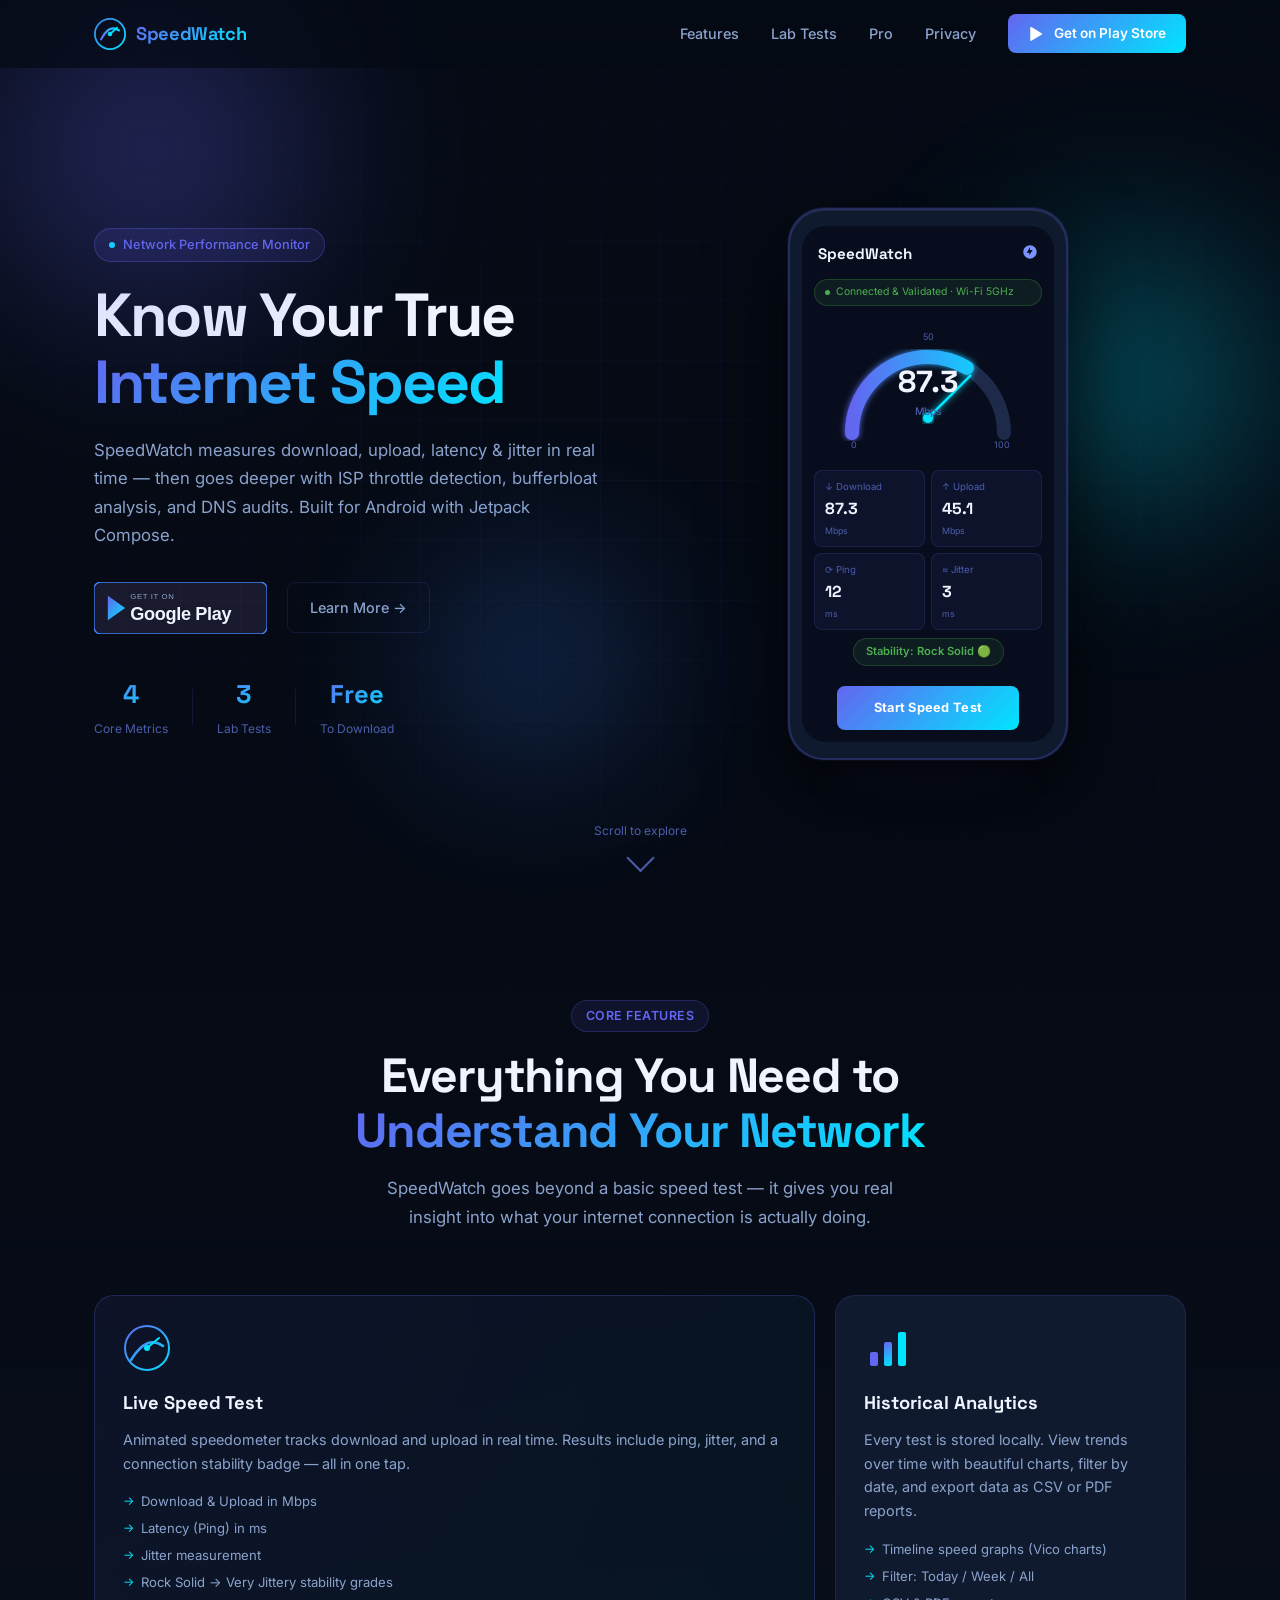
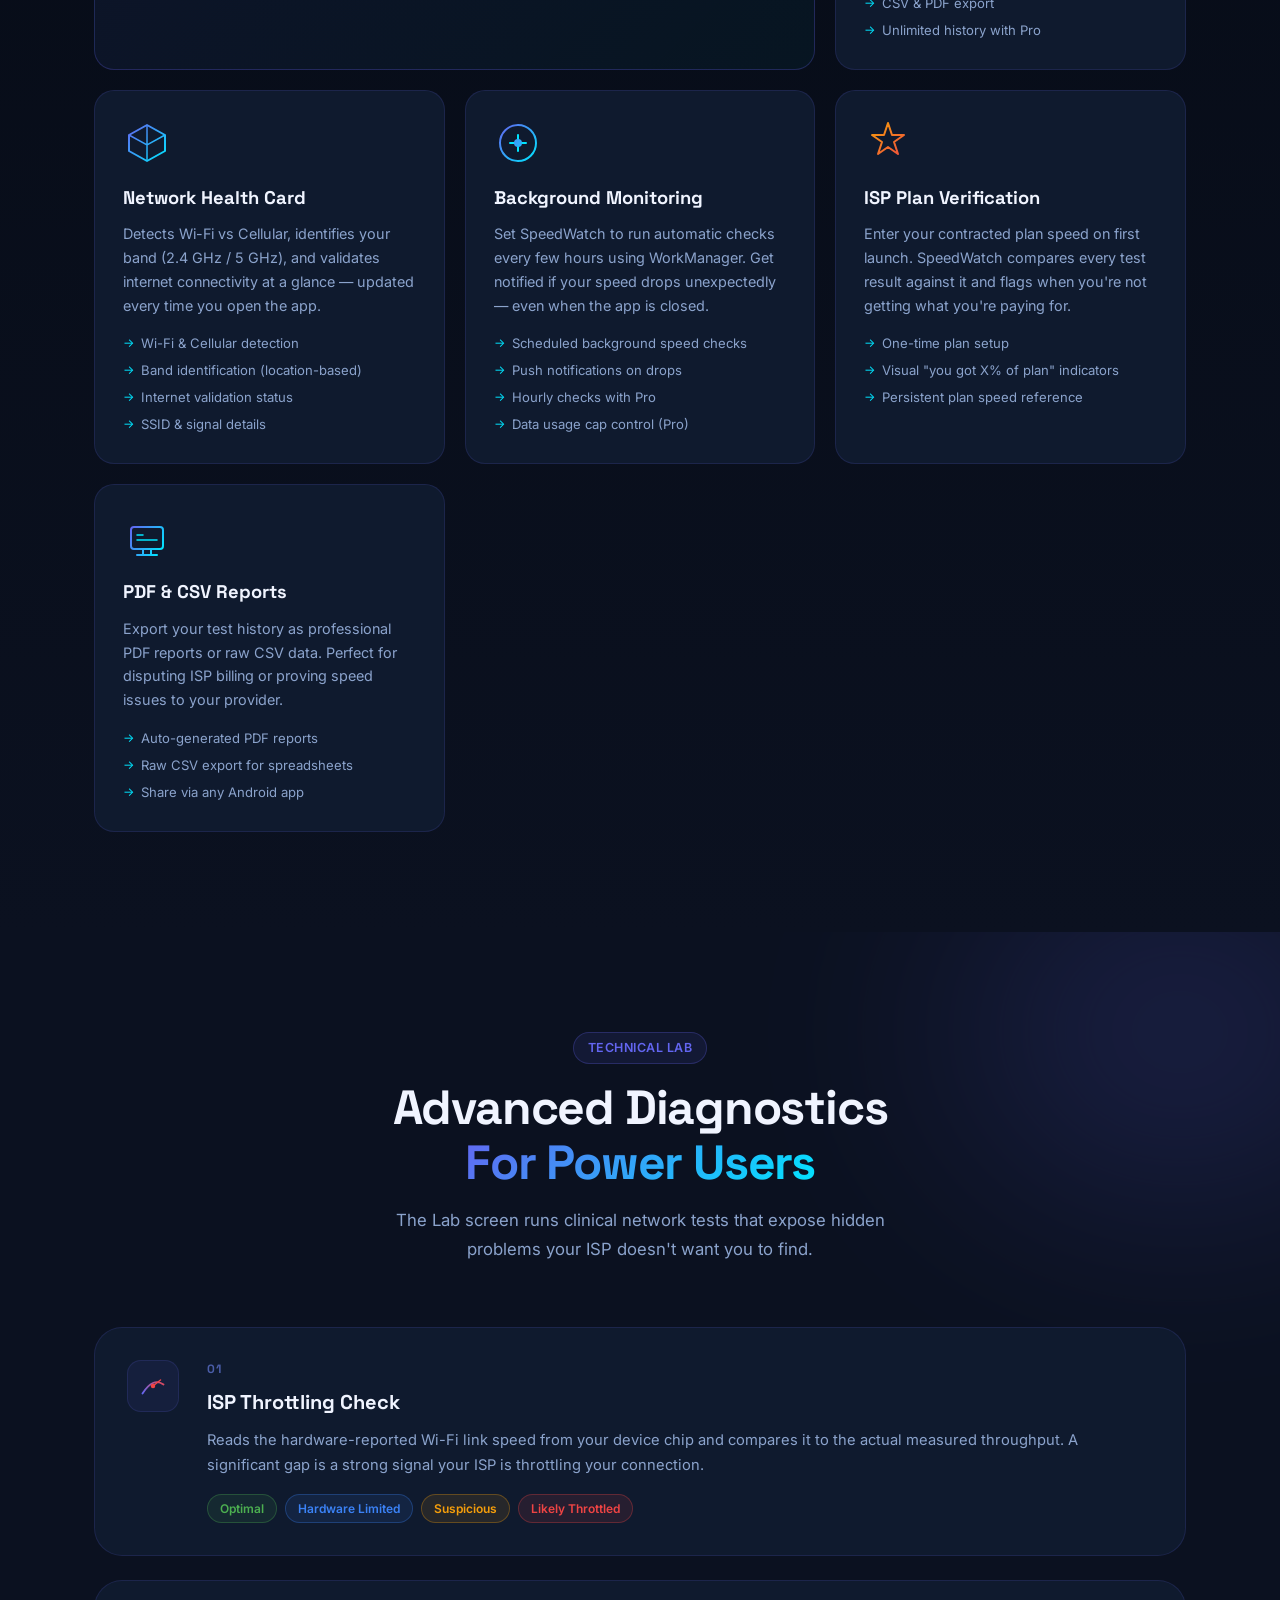
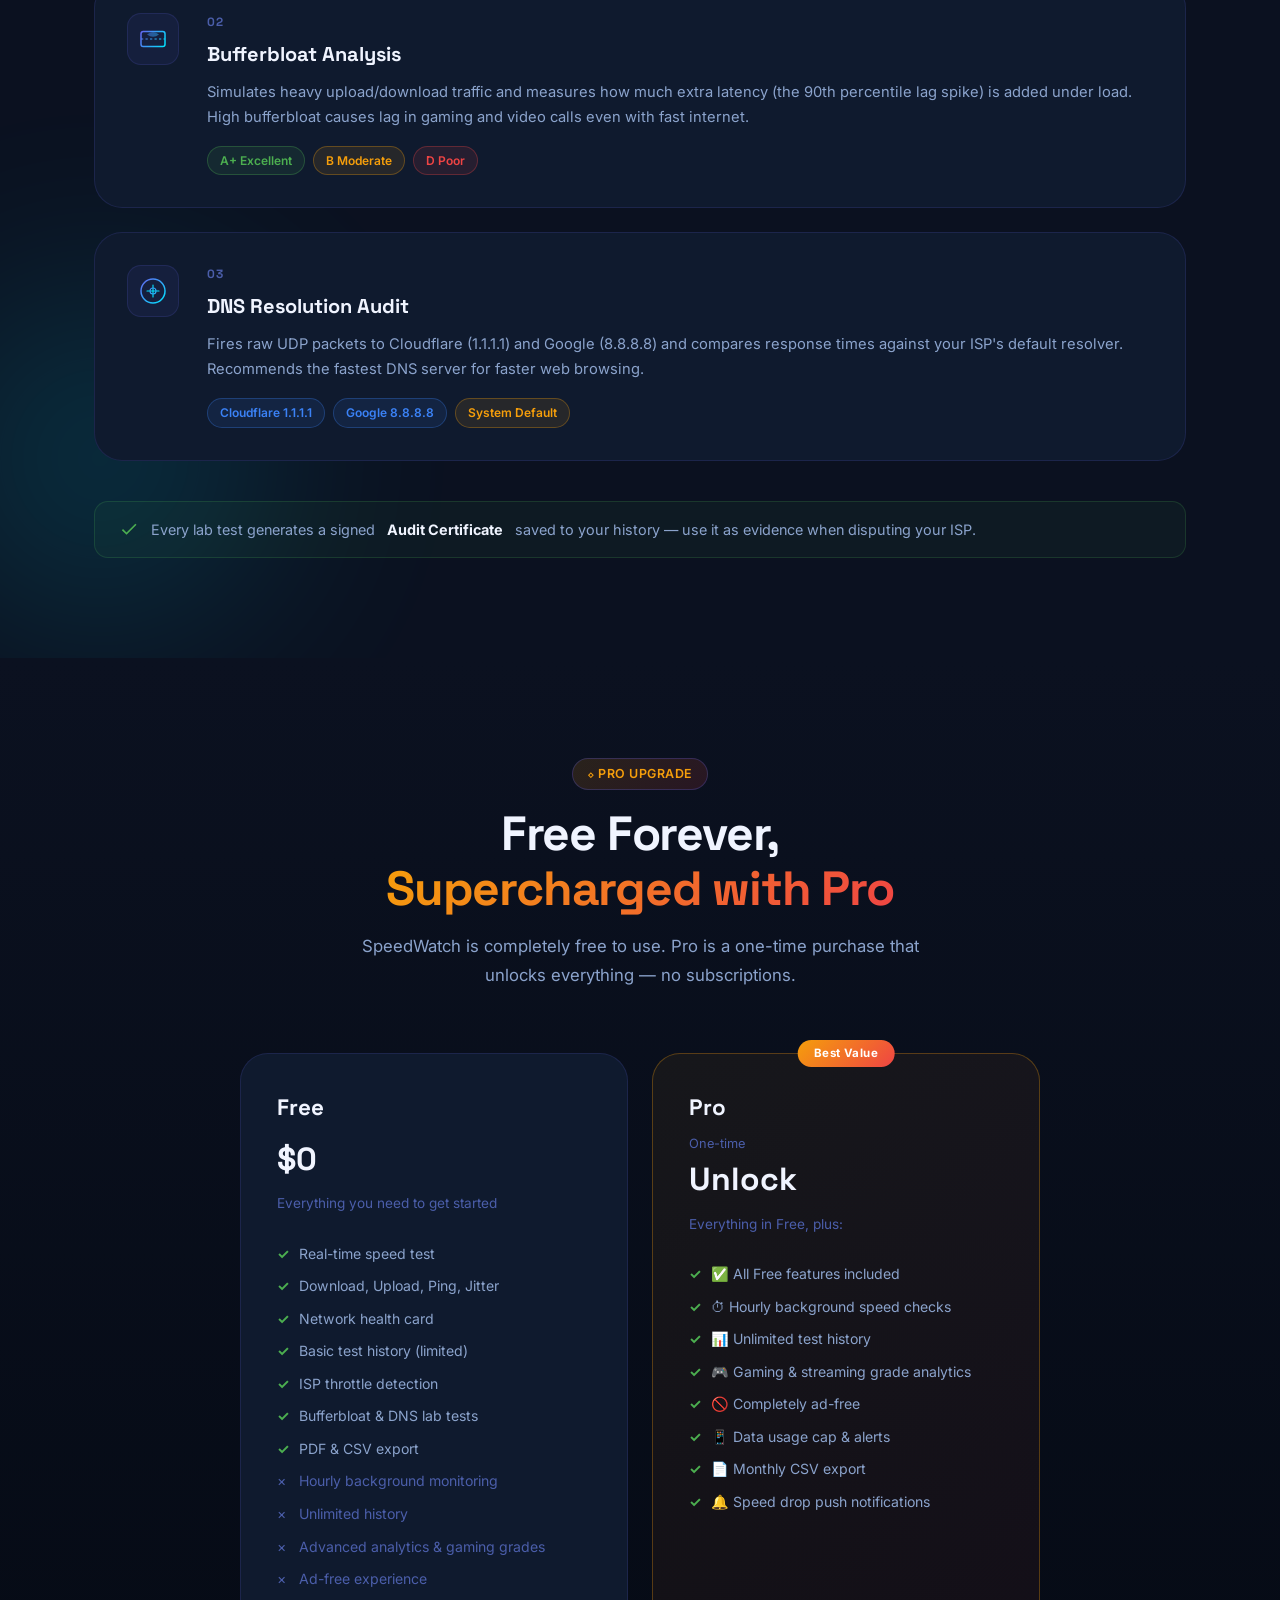
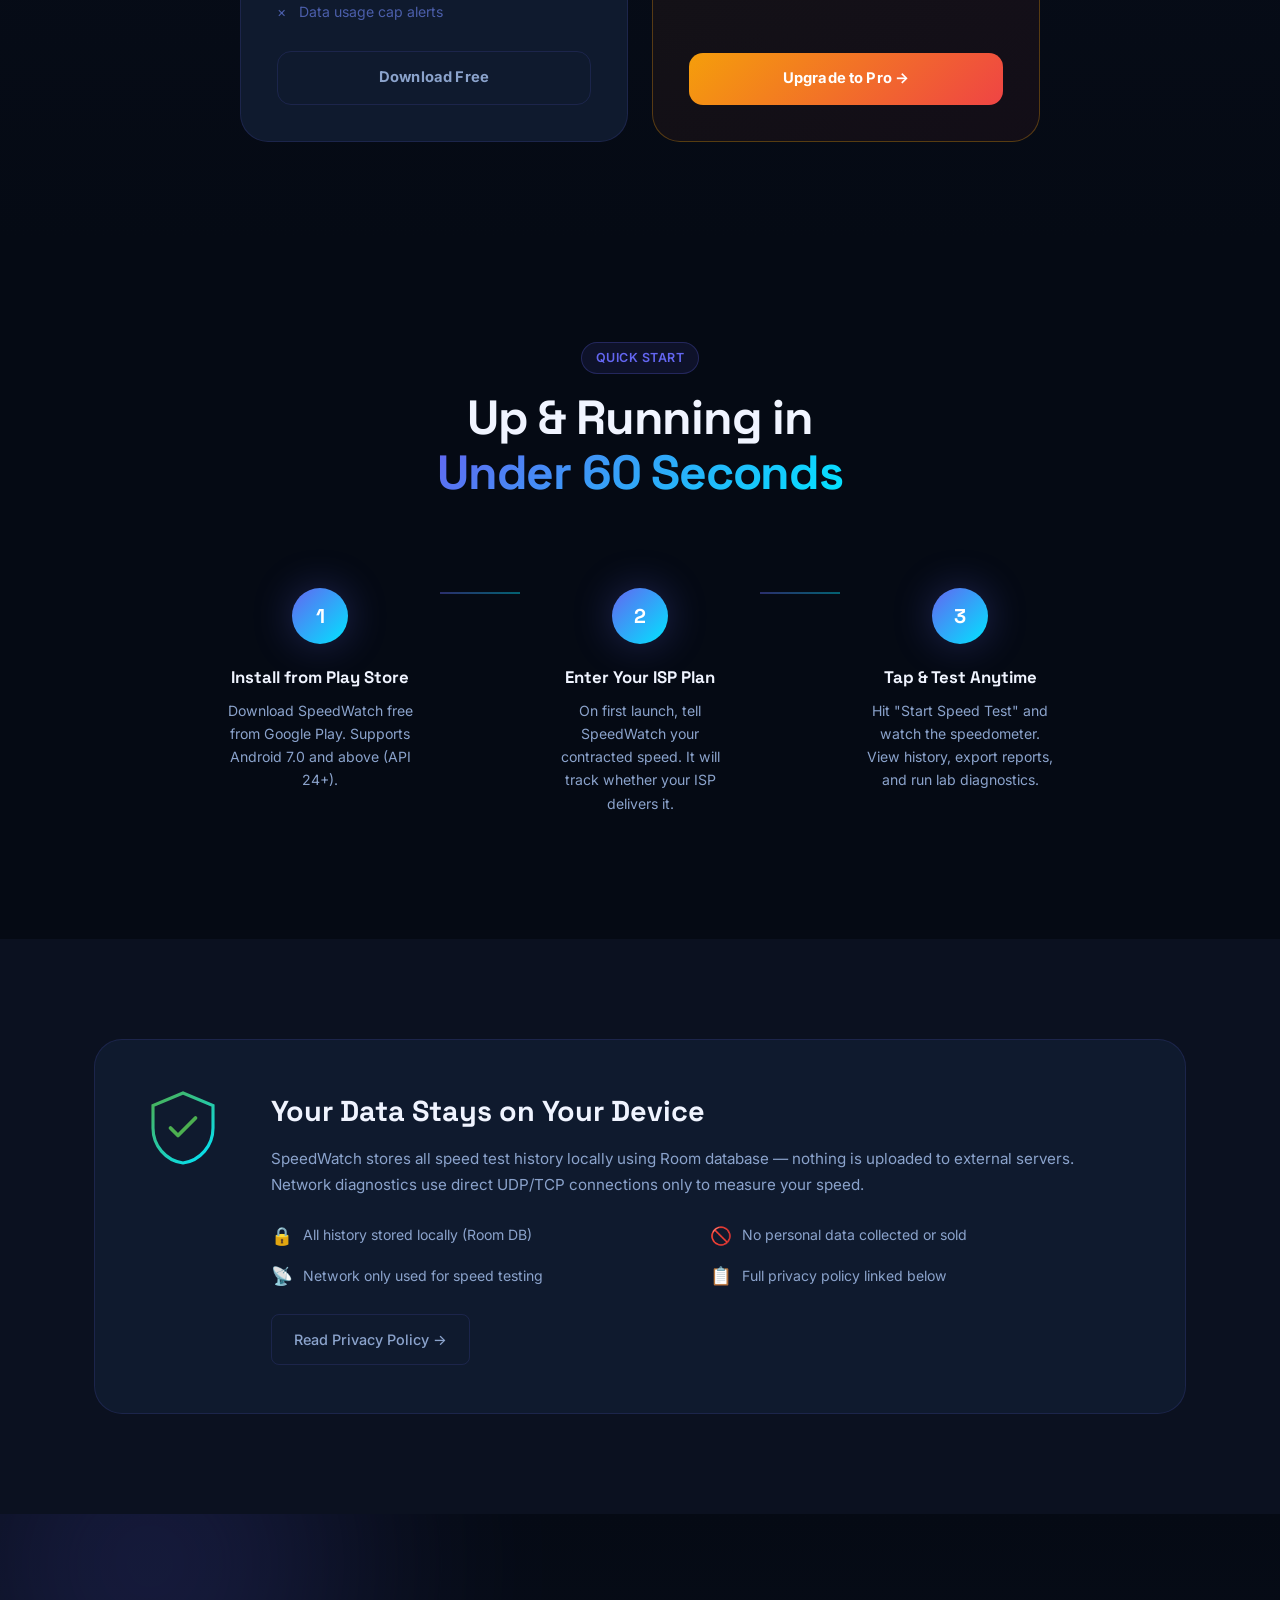
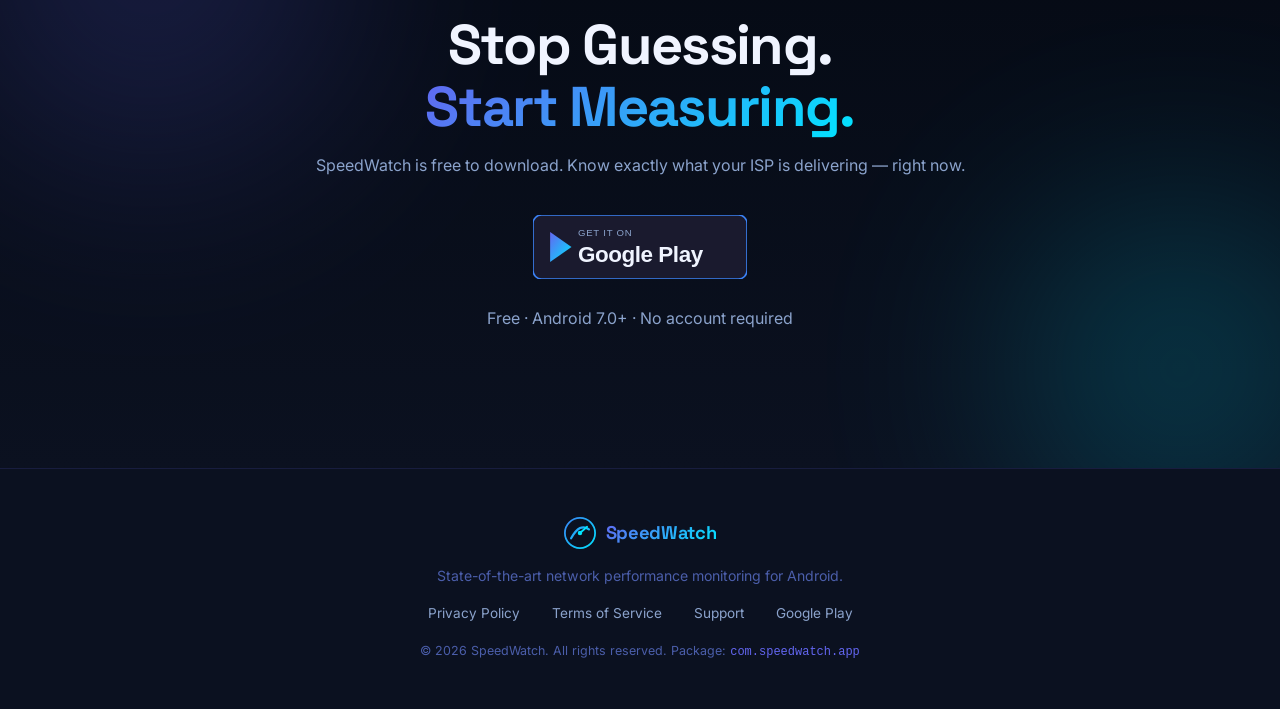
==== commit 56a52c60: "Add Terms of Service page + link in all footers" ====
--- a/website/index.html
+++ b/website/index.html
@@ -555,6 +555,7 @@
       <p class="footer-tagline">State-of-the-art network performance monitoring for Android.</p>
       <nav class="footer-links" aria-label="Footer links">
         <a href="privacy.html" id="footer-privacy">Privacy Policy</a>
+        <a href="terms.html" id="footer-terms">Terms of Service</a>
         <a href="mailto:support@speedwatch.app" id="footer-support">Support</a>
         <a href="https://play.google.com/store/apps/details?id=com.speedwatch.app" target="_blank" rel="noopener" id="footer-playstore">Google Play</a>
       </nav>
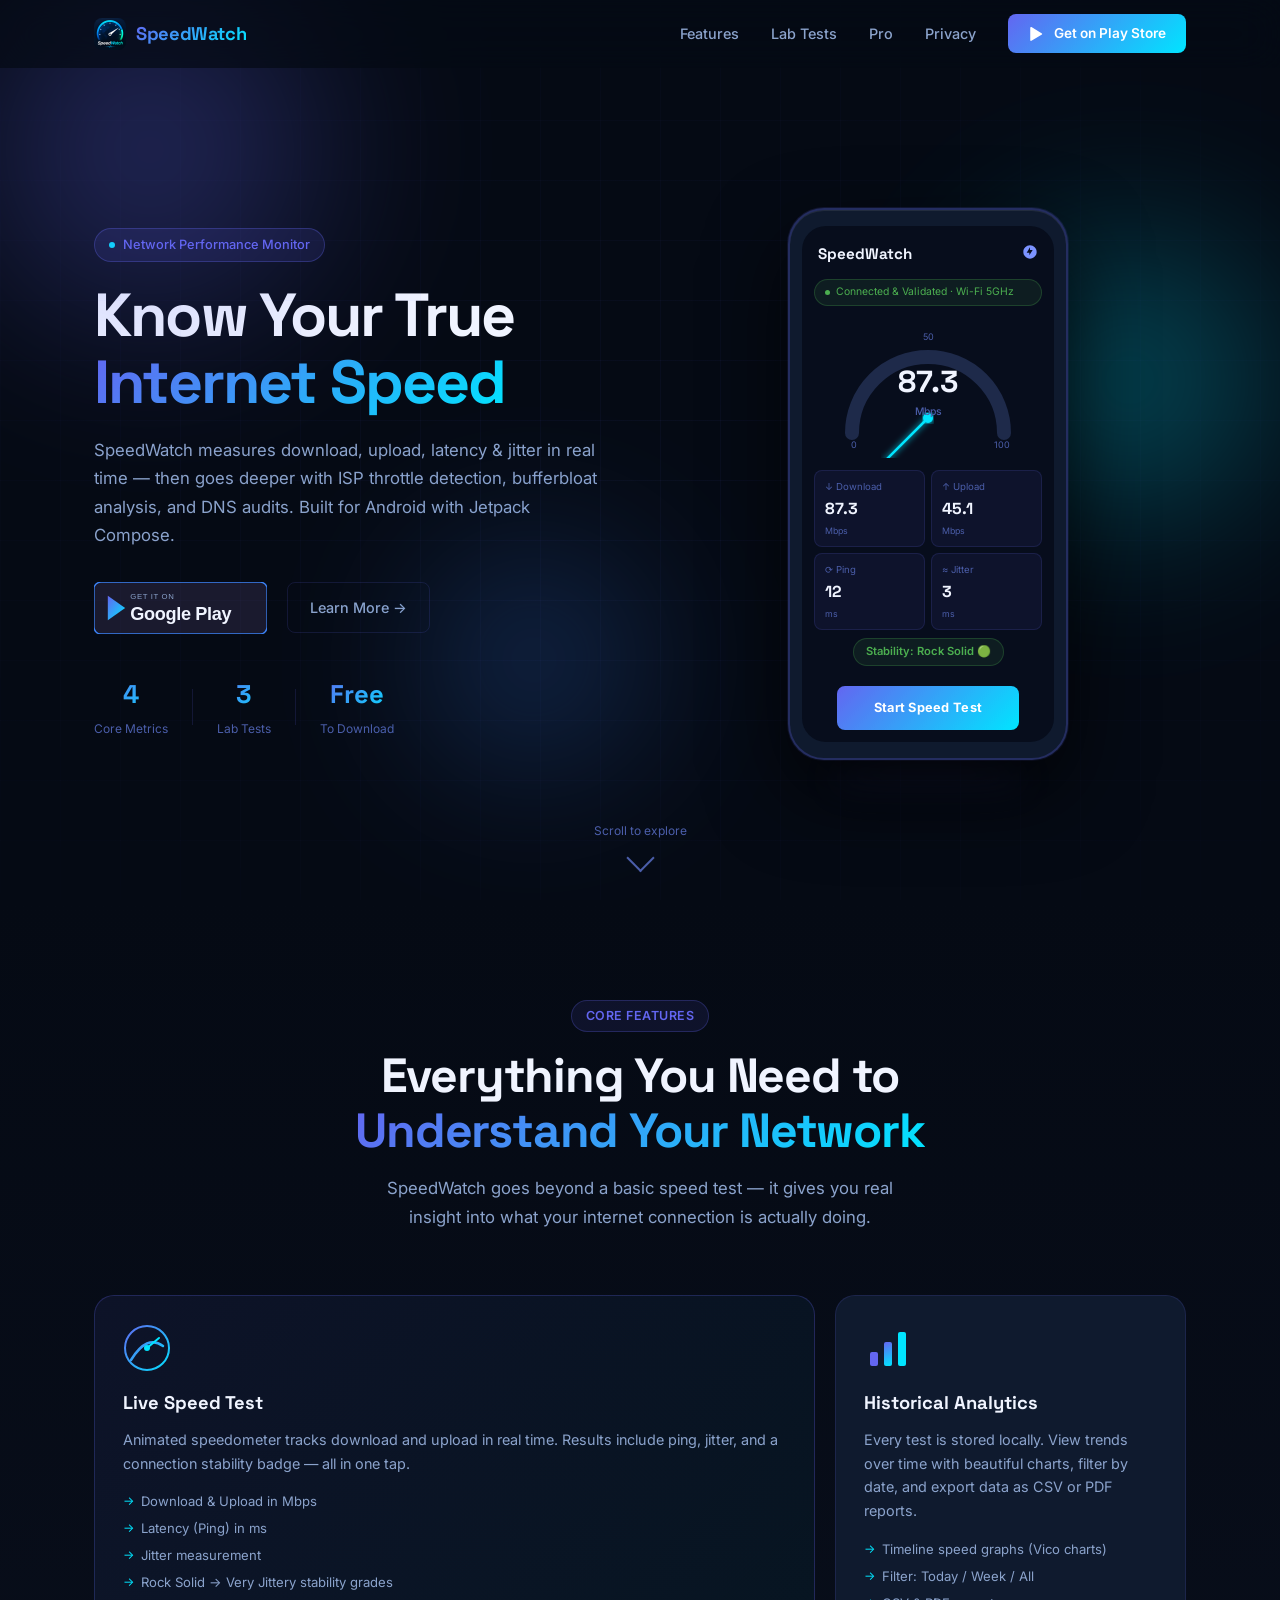
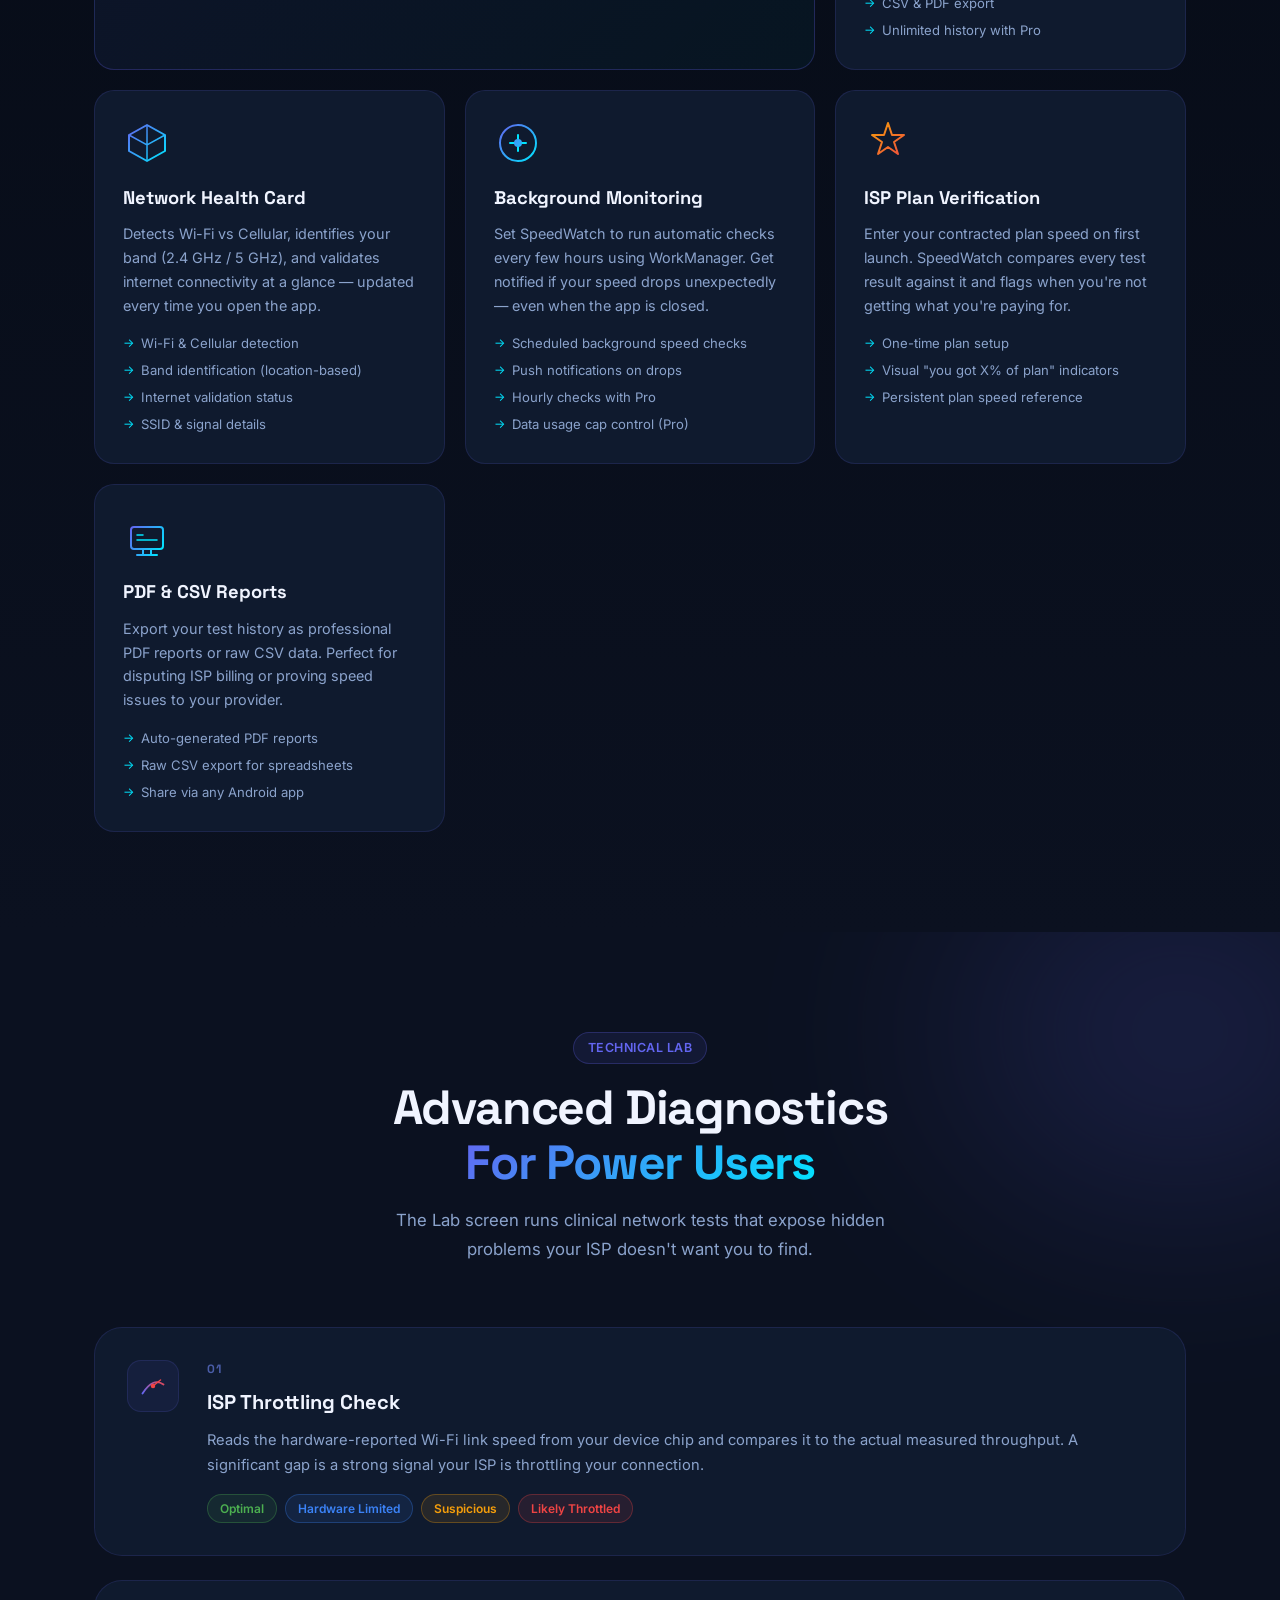
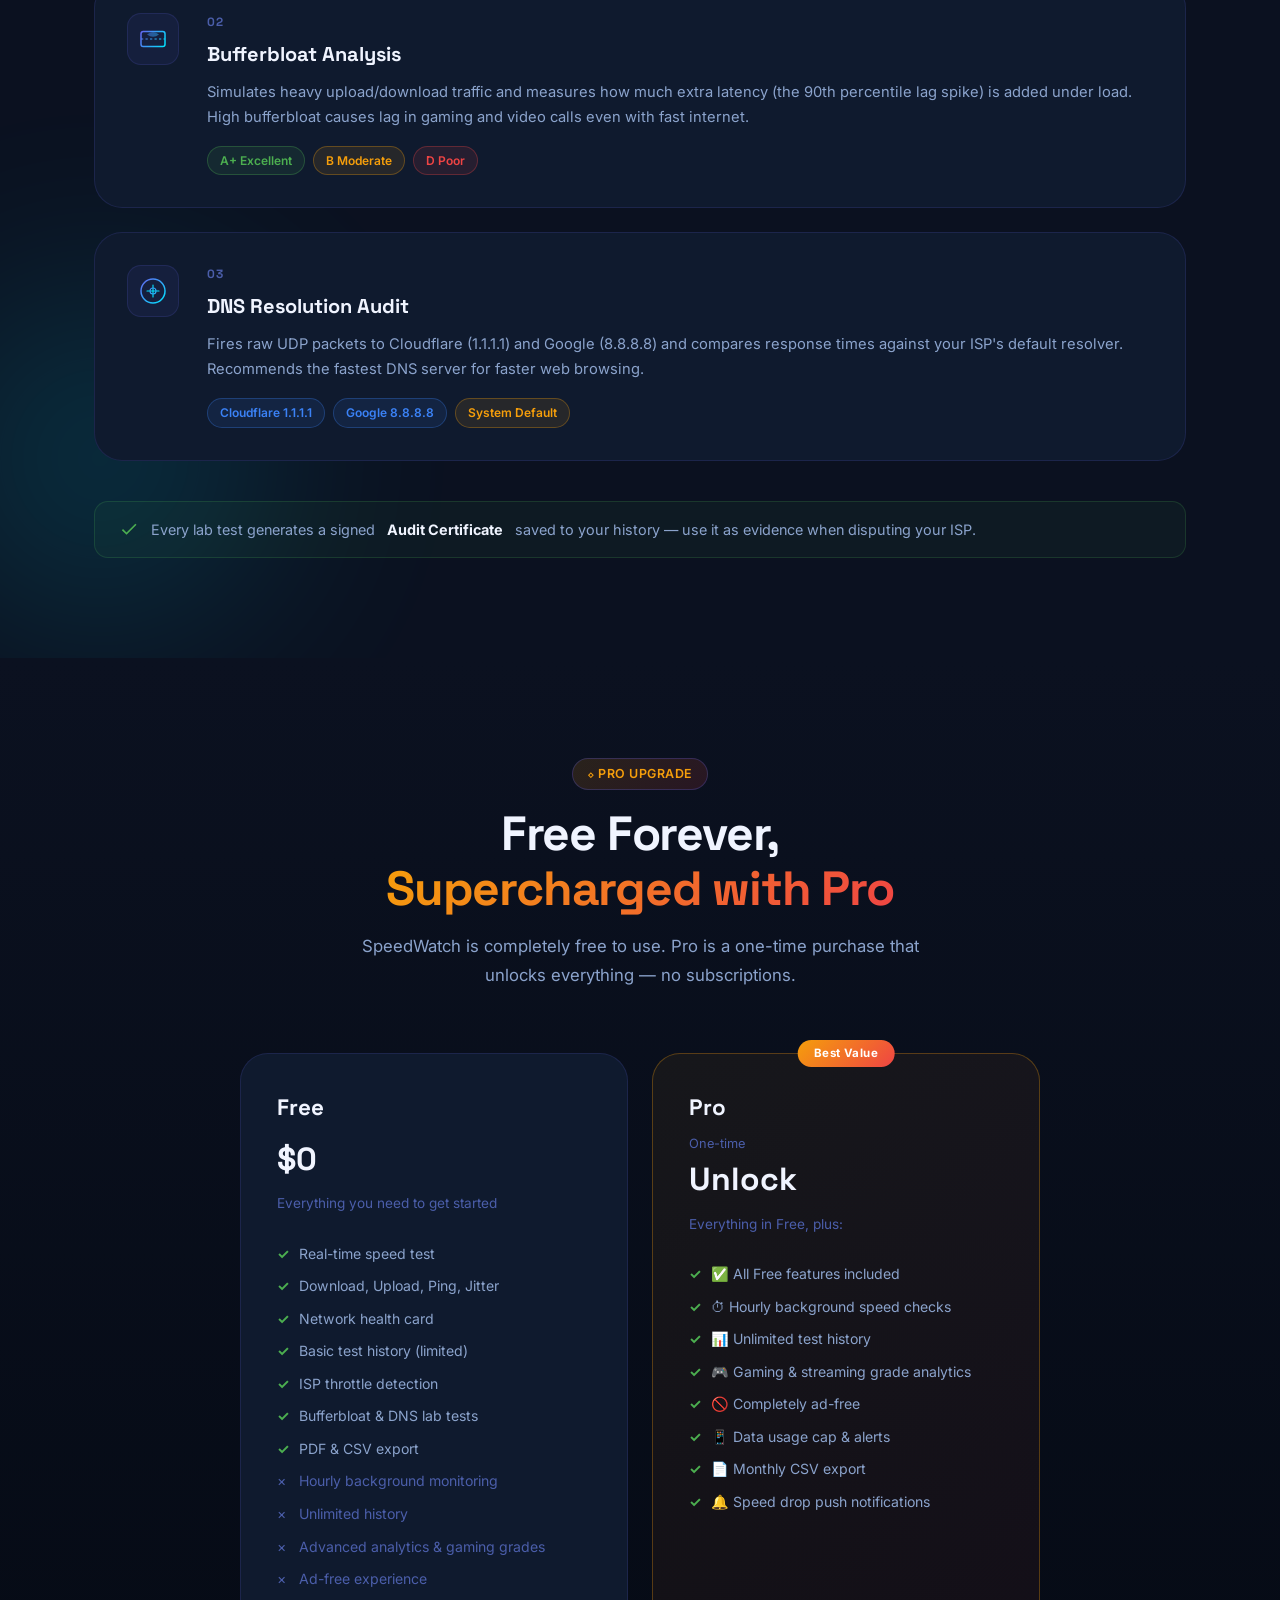
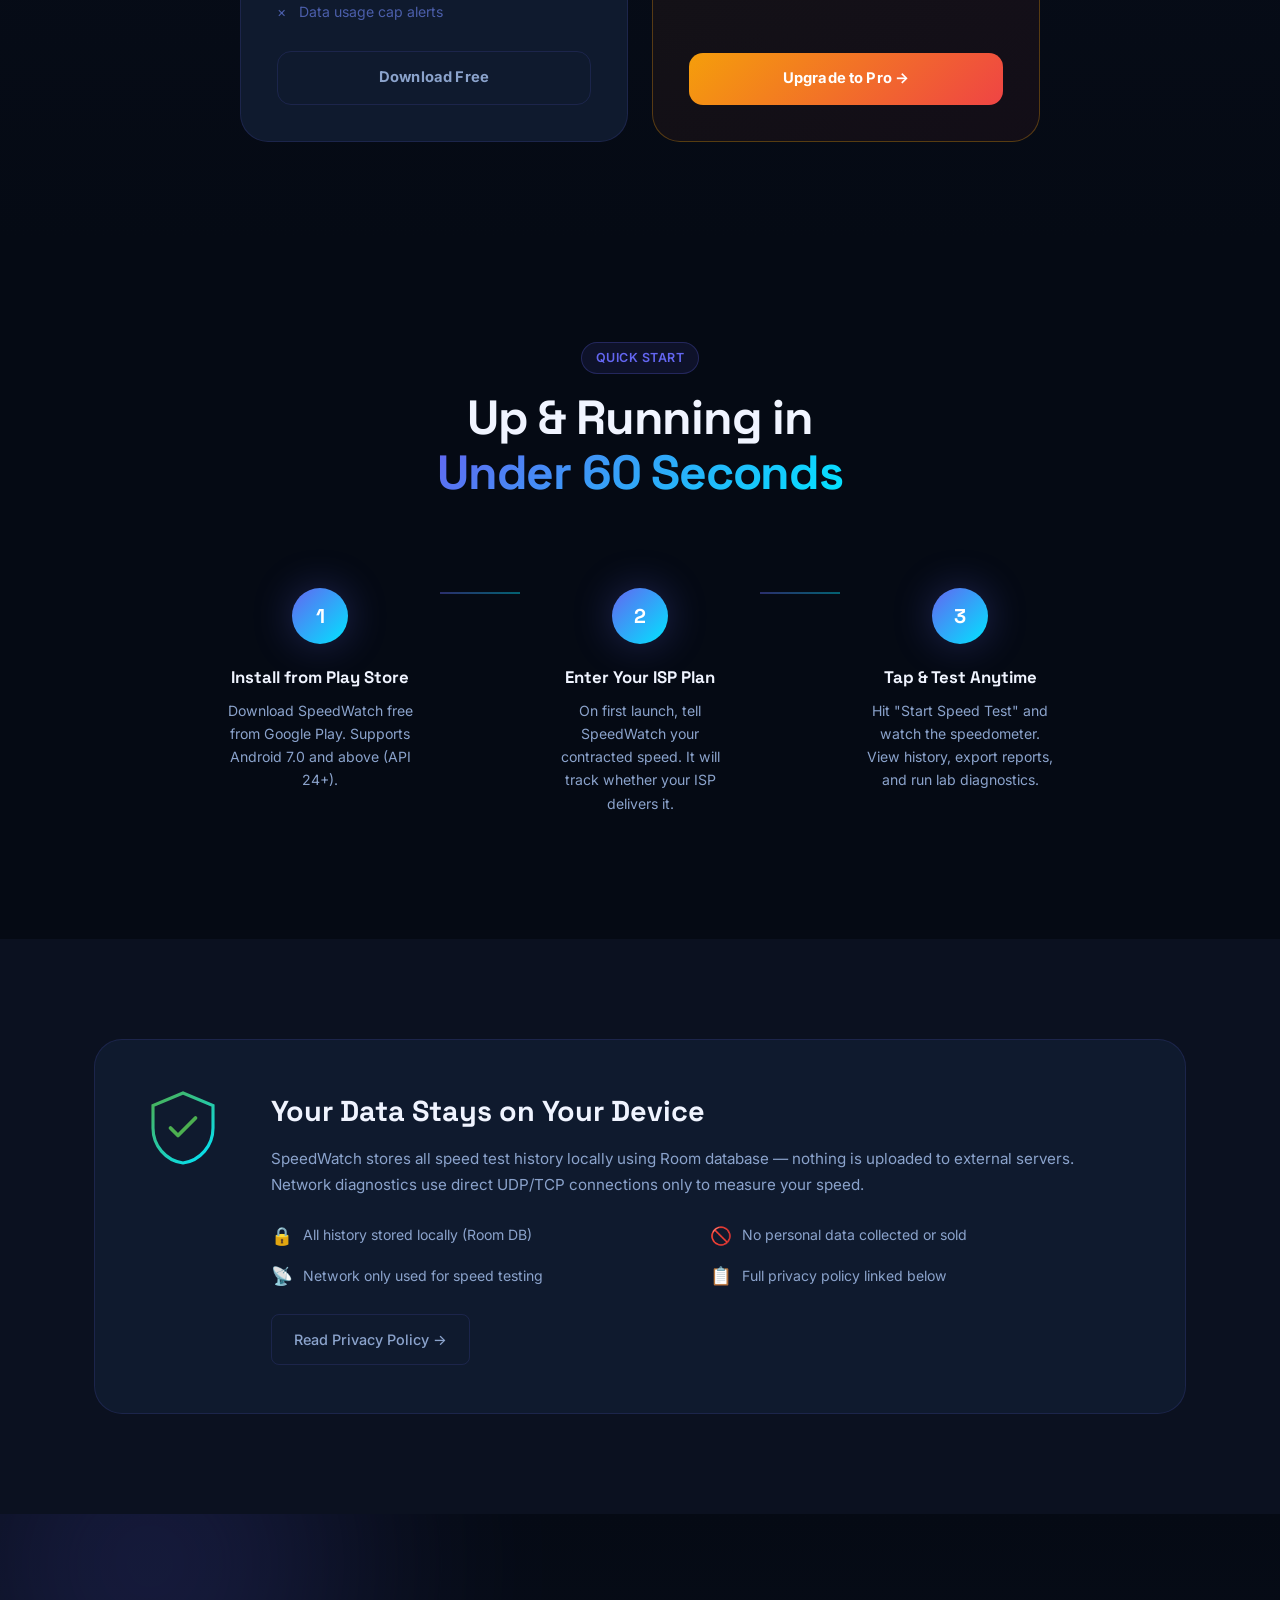
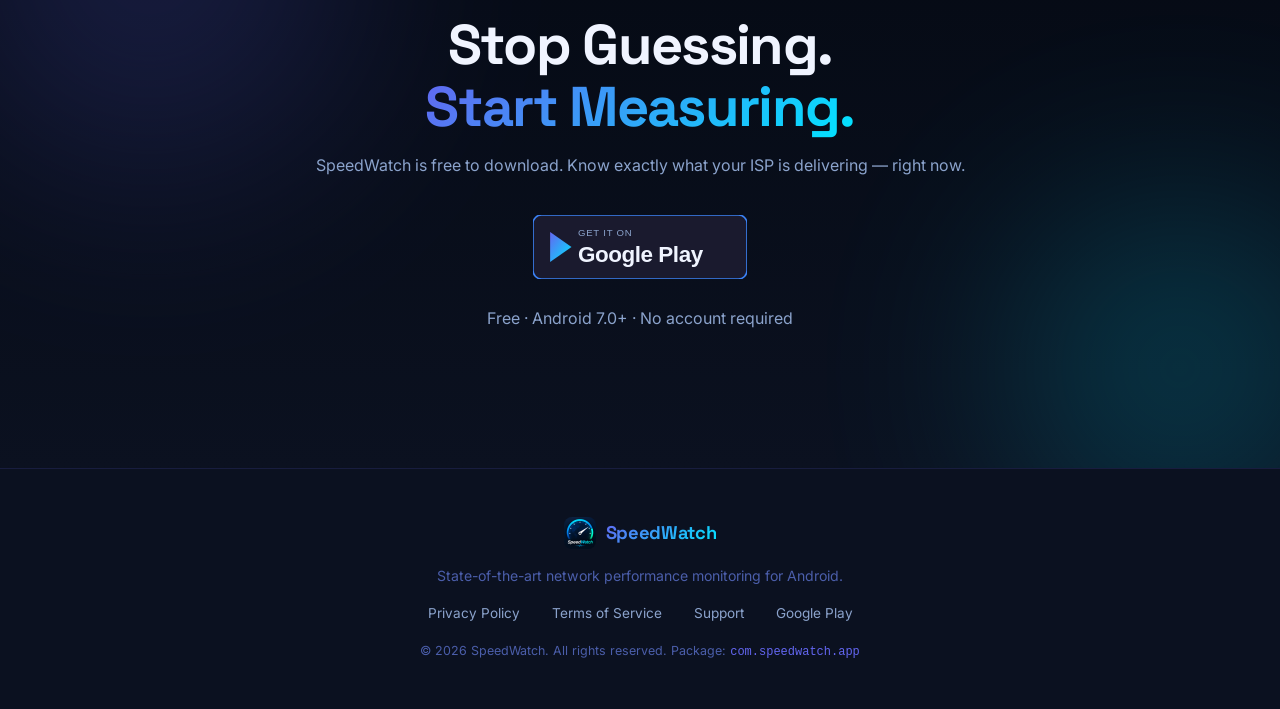
==== commit a948addc: "Use app icon PNG in navbar and footer across all pages" ====
--- a/website/index.html
+++ b/website/index.html
@@ -22,24 +22,7 @@
   <nav class="navbar" id="navbar">
     <div class="nav-inner">
       <a href="#" class="nav-brand" aria-label="SpeedWatch Home">
-        <div class="nav-logo">
-          <svg viewBox="0 0 36 36" fill="none" xmlns="http://www.w3.org/2000/svg" aria-hidden="true">
-            <circle cx="18" cy="18" r="17" stroke="url(#lg1)" stroke-width="2"/>
-            <path d="M8 24 Q18 6 28 14" stroke="url(#lg2)" stroke-width="2.5" stroke-linecap="round" fill="none"/>
-            <line x1="18" y1="18" x2="26" y2="11" stroke="#00E5FF" stroke-width="2" stroke-linecap="round"/>
-            <circle cx="18" cy="18" r="2.5" fill="#00E5FF"/>
-            <defs>
-              <linearGradient id="lg1" x1="0" y1="0" x2="36" y2="36" gradientUnits="userSpaceOnUse">
-                <stop stop-color="#3B82F6"/>
-                <stop offset="1" stop-color="#00E5FF"/>
-              </linearGradient>
-              <linearGradient id="lg2" x1="8" y1="24" x2="28" y2="10" gradientUnits="userSpaceOnUse">
-                <stop stop-color="#6366F1"/>
-                <stop offset="1" stop-color="#00E5FF"/>
-              </linearGradient>
-            </defs>
-          </svg>
-        </div>
+        <img src="assets/icon.png" alt="SpeedWatch logo" class="nav-logo" />
         <span class="nav-wordmark">SpeedWatch</span>
       </a>
       <ul class="nav-links" role="navigation" aria-label="Main navigation">
@@ -541,15 +524,7 @@
   <footer class="footer" role="contentinfo">
     <div class="container footer-inner">
       <div class="footer-brand">
-        <div class="nav-logo" aria-hidden="true">
-          <svg viewBox="0 0 36 36" fill="none" xmlns="http://www.w3.org/2000/svg">
-            <circle cx="18" cy="18" r="17" stroke="url(#flg)" stroke-width="2"/>
-            <path d="M8 24 Q18 6 28 14" stroke="url(#flg)" stroke-width="2.5" stroke-linecap="round" fill="none"/>
-            <line x1="18" y1="18" x2="26" y2="11" stroke="#00E5FF" stroke-width="2" stroke-linecap="round"/>
-            <circle cx="18" cy="18" r="2.5" fill="#00E5FF"/>
-            <defs><linearGradient id="flg" x1="0" y1="0" x2="36" y2="36" gradientUnits="userSpaceOnUse"><stop stop-color="#3B82F6"/><stop offset="1" stop-color="#00E5FF"/></linearGradient></defs>
-          </svg>
-        </div>
+        <img src="assets/icon.png" alt="SpeedWatch logo" class="nav-logo" />
         <span class="nav-wordmark">SpeedWatch</span>
       </div>
       <p class="footer-tagline">State-of-the-art network performance monitoring for Android.</p>
--- a/website/style.css
+++ b/website/style.css
@@ -109,7 +109,14 @@
   gap: 10px;
   flex-shrink: 0;
 }
-.nav-logo { width: 32px; height: 32px; flex-shrink: 0; }
+.nav-logo {
+  width: 32px;
+  height: 32px;
+  flex-shrink: 0;
+  border-radius: 8px;
+  object-fit: cover;
+  display: block;
+}
 .nav-wordmark {
   font-family: var(--font-heading);
   font-weight: 700;
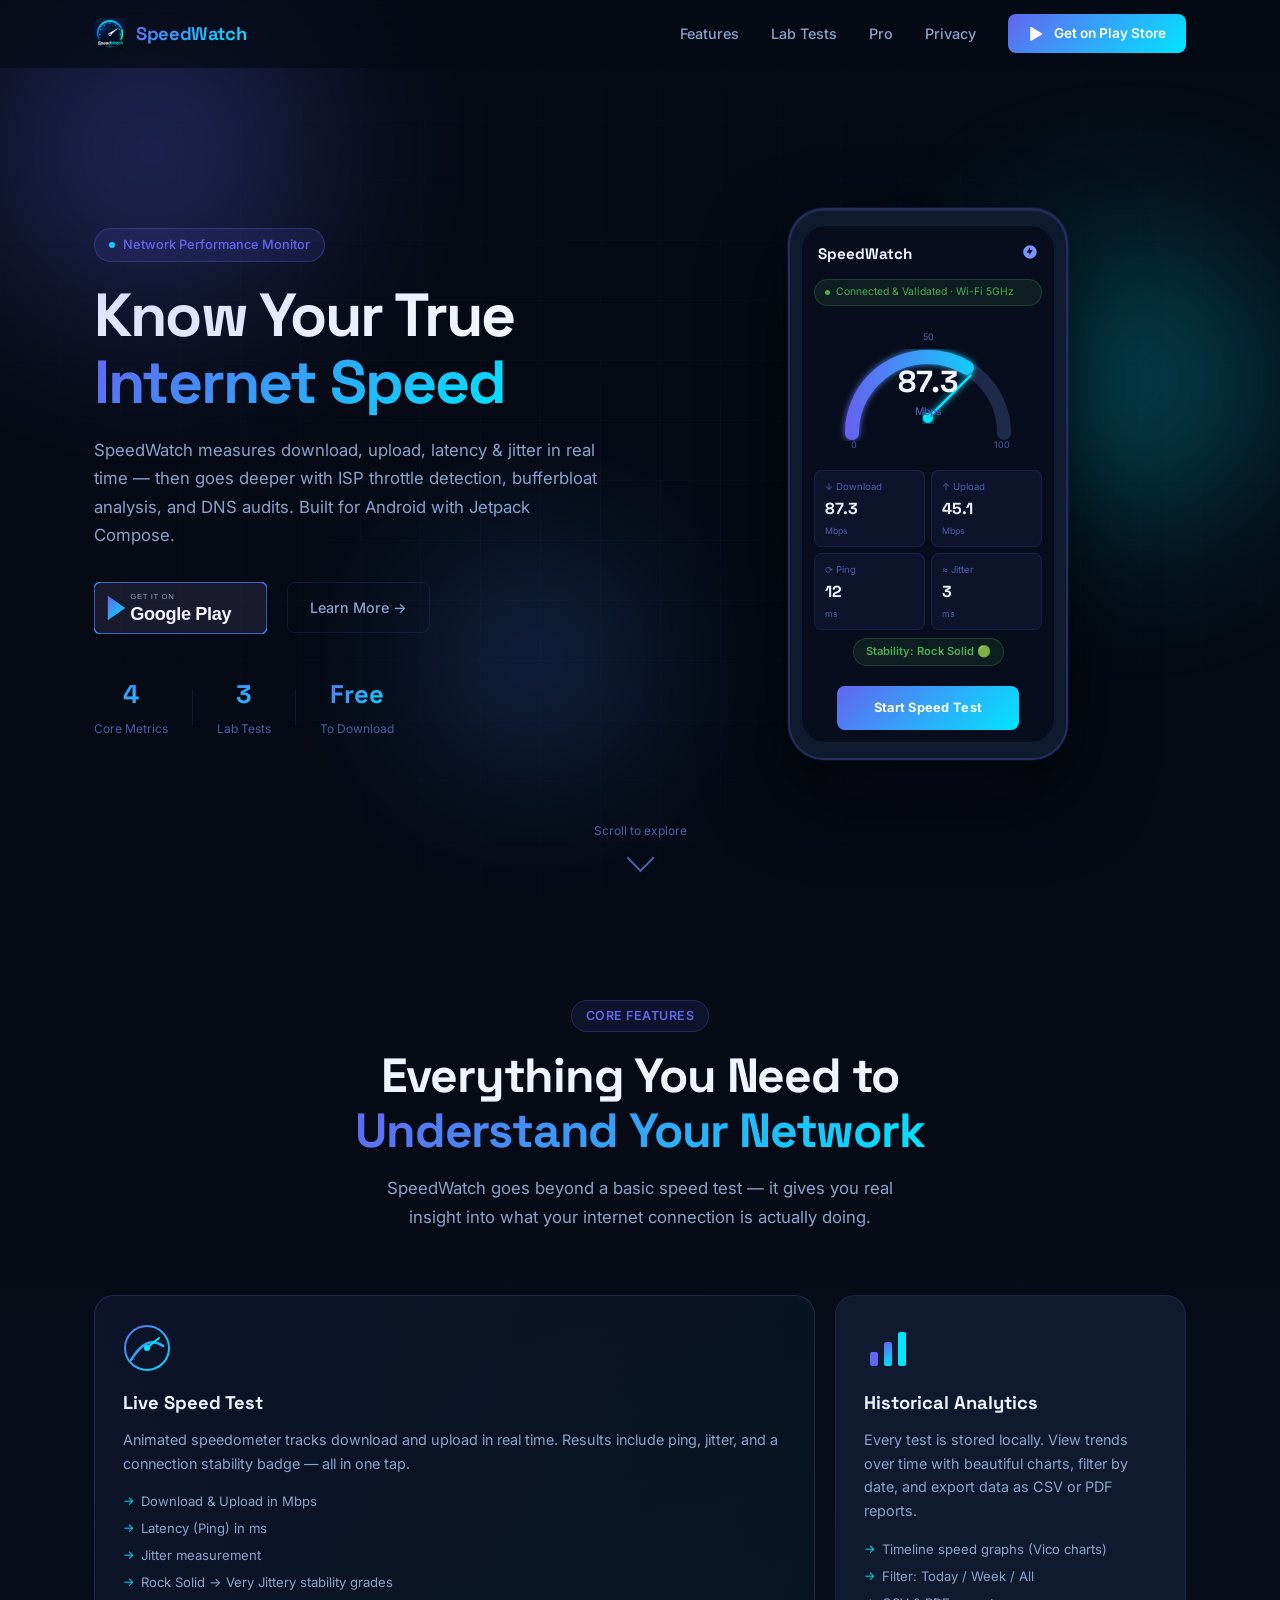
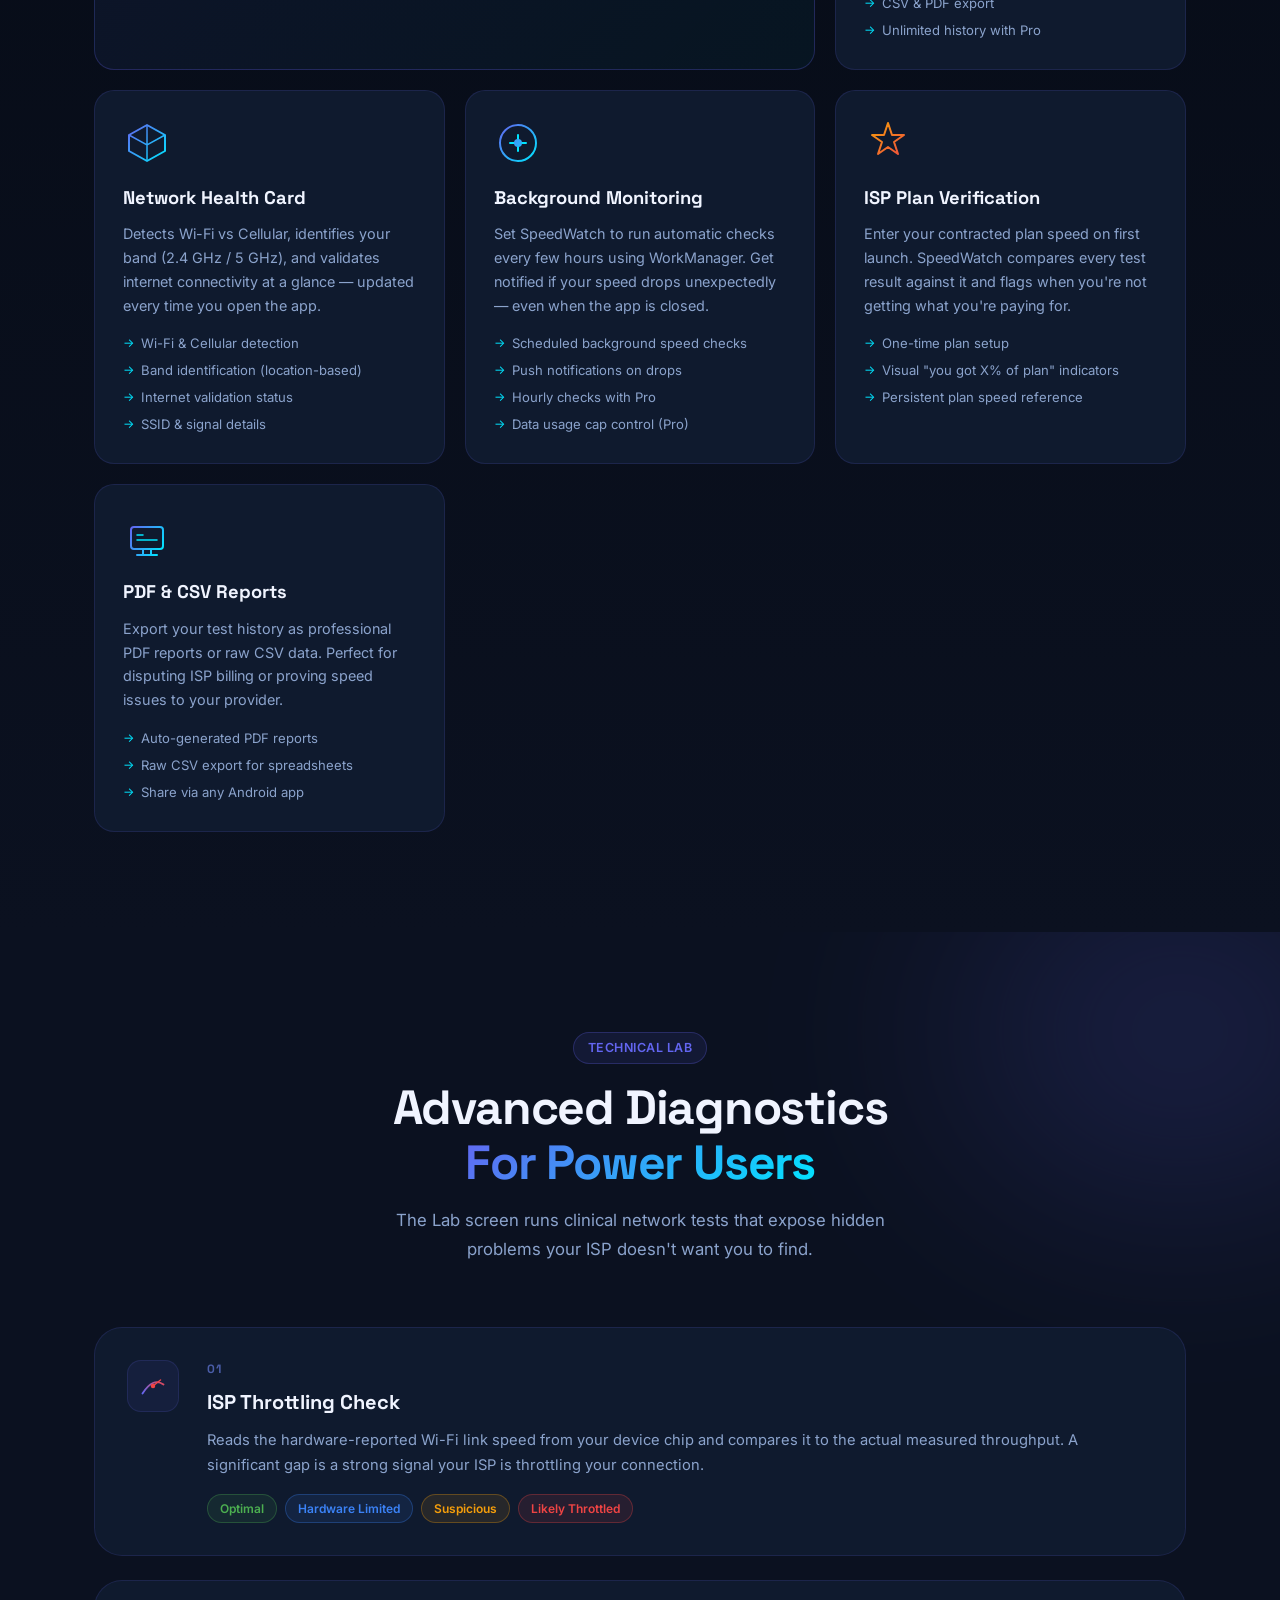
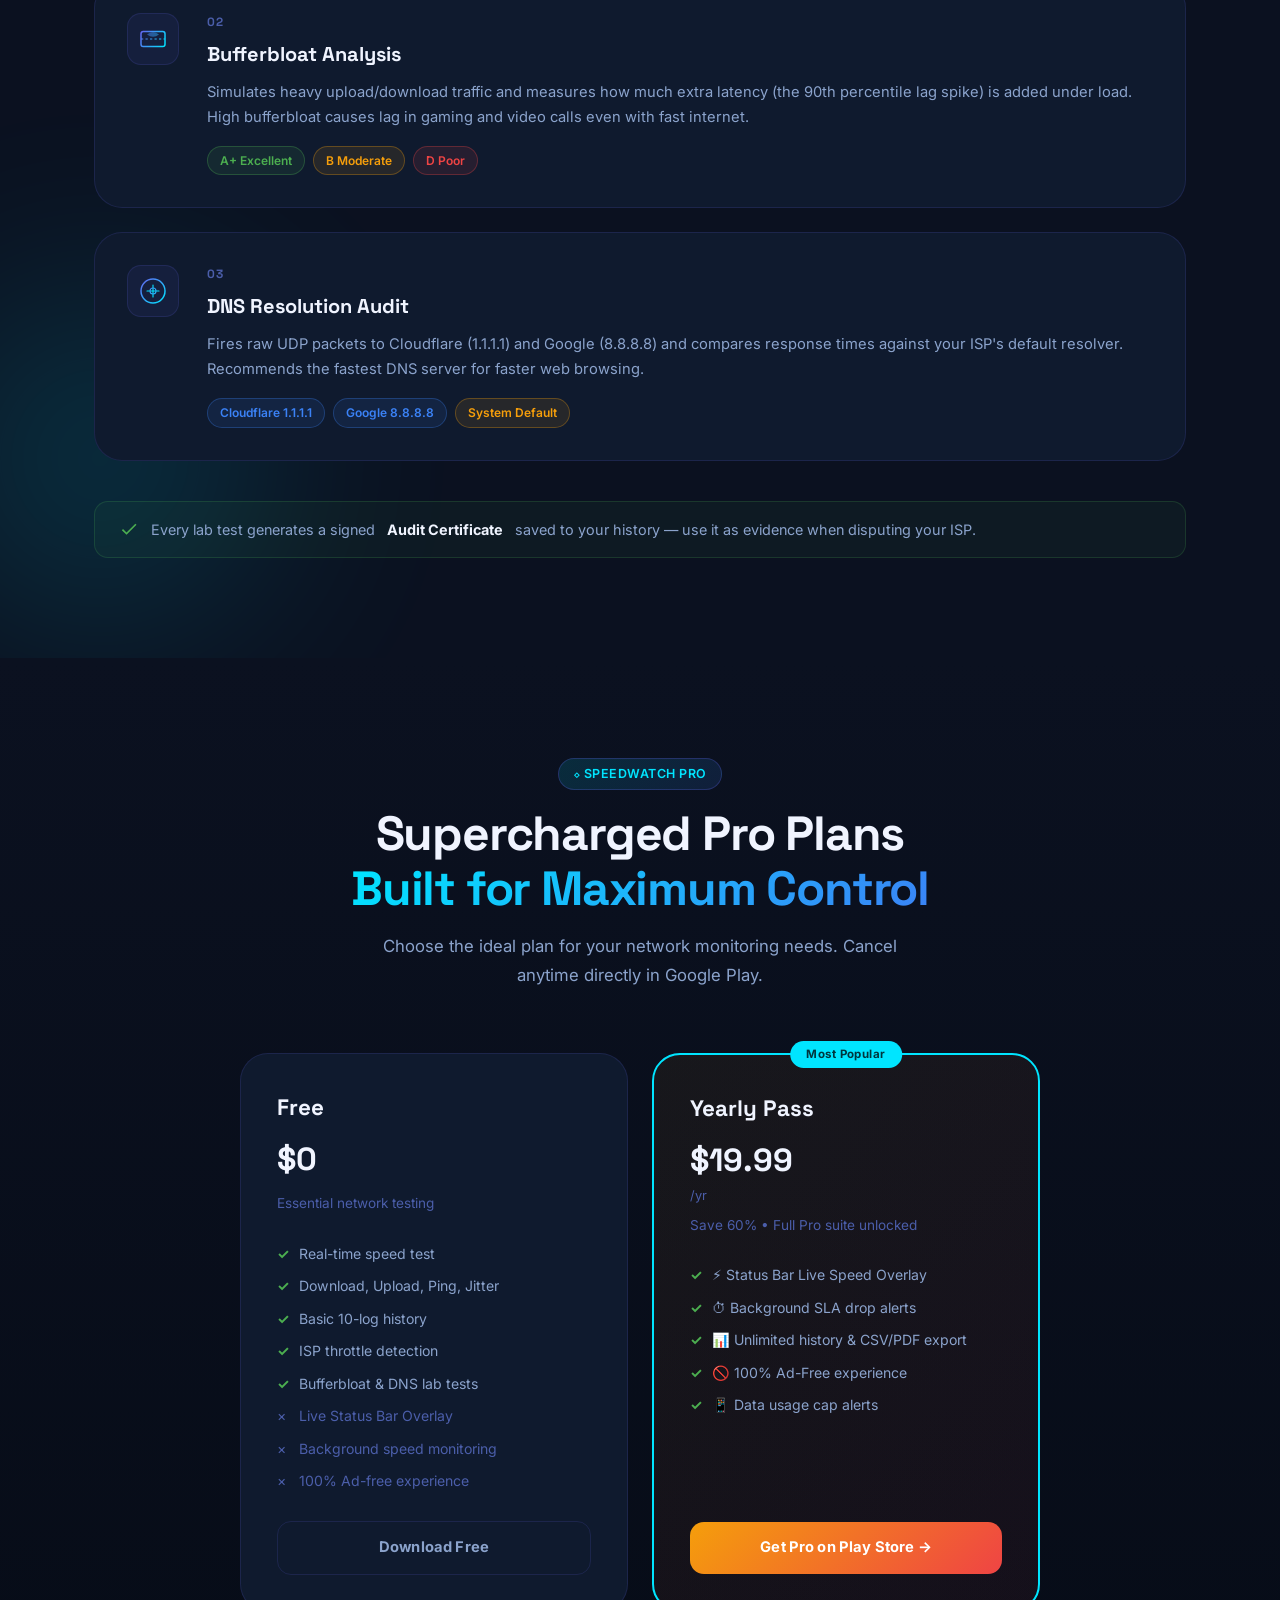
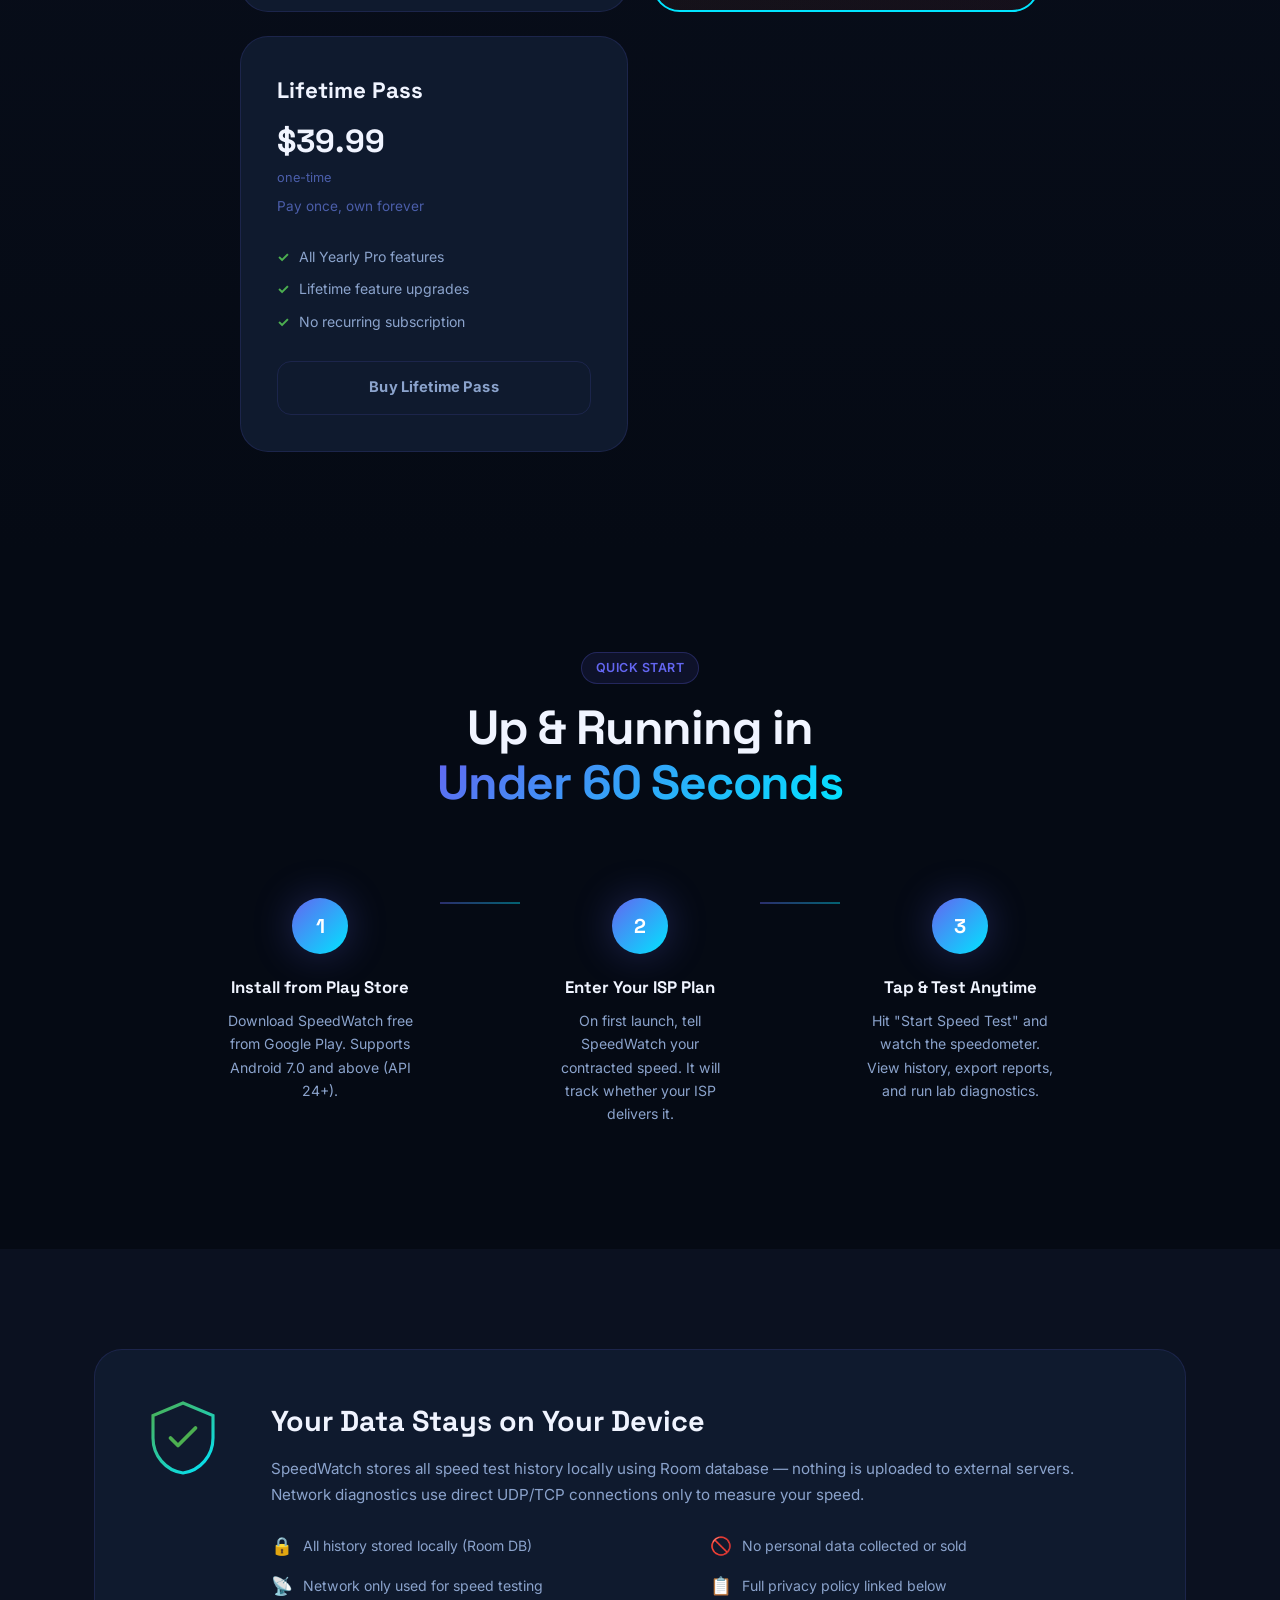
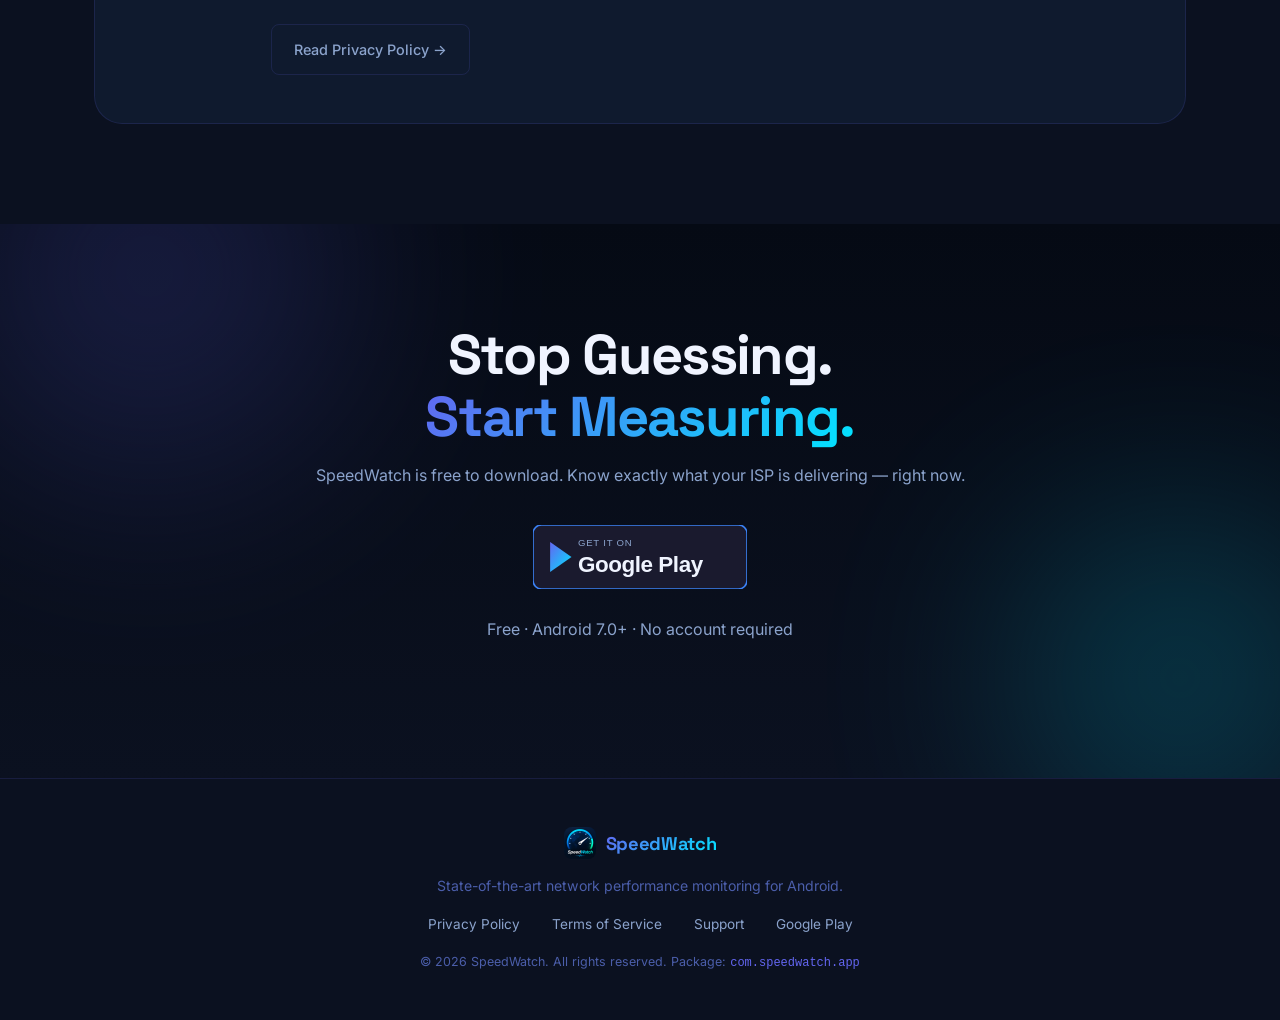
==== commit a00434ca: "Implement multi-tier Play Store monetization model (Weekly, Yearly, Lifetime) and restore purchases" ====
--- a/website/index.html
+++ b/website/index.html
@@ -363,9 +363,9 @@
   <section class="section premium" id="premium" aria-labelledby="premium-heading">
     <div class="container">
       <div class="section-header">
-        <span class="section-tag" style="background: linear-gradient(135deg, #F59E0B22, #EF444422); color: #F59E0B;">⬦ Pro Upgrade</span>
-        <h2 id="premium-heading">Free Forever,<br/><span style="background: linear-gradient(135deg, #F59E0B, #EF4444); -webkit-background-clip: text; -webkit-text-fill-color: transparent; background-clip: text;">Supercharged with Pro</span></h2>
-        <p class="section-sub">SpeedWatch is completely free to use. Pro is a one-time purchase that unlocks everything — no subscriptions.</p>
+        <span class="section-tag" style="background: linear-gradient(135deg, #00E5FF22, #3B82F622); color: #00E5FF;">⬦ SpeedWatch Pro</span>
+        <h2 id="premium-heading">Supercharged Pro Plans<br/><span style="background: linear-gradient(135deg, #00E5FF, #3B82F6); -webkit-background-clip: text; -webkit-text-fill-color: transparent; background-clip: text;">Built for Maximum Control</span></h2>
+        <p class="section-sub">Choose the ideal plan for your network monitoring needs. Cancel anytime directly in Google Play.</p>
       </div>
 
       <div class="pricing-cards">
@@ -374,21 +374,17 @@
           <div class="pricing-header">
             <h3>Free</h3>
             <div class="pricing-price"><span class="price-amount">$0</span></div>
-            <p>Everything you need to get started</p>
+            <p>Essential network testing</p>
           </div>
           <ul class="pricing-features" aria-label="Free tier features">
             <li class="feature-yes">Real-time speed test</li>
             <li class="feature-yes">Download, Upload, Ping, Jitter</li>
-            <li class="feature-yes">Network health card</li>
-            <li class="feature-yes">Basic test history (limited)</li>
+            <li class="feature-yes">Basic 10-log history</li>
             <li class="feature-yes">ISP throttle detection</li>
             <li class="feature-yes">Bufferbloat &amp; DNS lab tests</li>
-            <li class="feature-yes">PDF &amp; CSV export</li>
-            <li class="feature-no">Hourly background monitoring</li>
-            <li class="feature-no">Unlimited history</li>
-            <li class="feature-no">Advanced analytics &amp; gaming grades</li>
-            <li class="feature-no">Ad-free experience</li>
-            <li class="feature-no">Data usage cap alerts</li>
+            <li class="feature-no">Live Status Bar Overlay</li>
+            <li class="feature-no">Background speed monitoring</li>
+            <li class="feature-no">100% Ad-free experience</li>
           </ul>
           <a href="https://play.google.com/store/apps/details?id=com.speedwatch.app"
              id="free-download-btn"
@@ -396,30 +392,42 @@
              target="_blank" rel="noopener">Download Free</a>
         </div>
 
-        <div class="pricing-card pricing-card--pro" id="pricing-pro">
-          <div class="pro-popular-badge">Best Value</div>
+        <div class="pricing-card pricing-card--pro" id="pricing-pro" style="border: 2px solid #00E5FF;">
+          <div class="pro-popular-badge" style="background: #00E5FF; color: #00363D;">Most Popular</div>
           <div class="pricing-header">
-            <h3>Pro</h3>
+            <h3>Yearly Pass</h3>
             <div class="pricing-price">
-              <span class="price-prefix">One-time</span>
-              <span class="price-amount">Unlock</span>
-            </div>
-            <p>Everything in Free, plus:</p>
+              <span class="price-amount">$19.99</span><span class="price-prefix">/yr</span>
+            </div>
+            <p>Save 60% • Full Pro suite unlocked</p>
           </div>
           <ul class="pricing-features" aria-label="Pro tier features">
-            <li class="feature-yes">✅ All Free features included</li>
-            <li class="feature-yes">⏱ Hourly background speed checks</li>
-            <li class="feature-yes">📊 Unlimited test history</li>
-            <li class="feature-yes">🎮 Gaming &amp; streaming grade analytics</li>
-            <li class="feature-yes">🚫 Completely ad-free</li>
-            <li class="feature-yes">📱 Data usage cap &amp; alerts</li>
-            <li class="feature-yes">📄 Monthly CSV export</li>
-            <li class="feature-yes">🔔 Speed drop push notifications</li>
+            <li class="feature-yes">⚡ Status Bar Live Speed Overlay</li>
+            <li class="feature-yes">⏱ Background SLA drop alerts</li>
+            <li class="feature-yes">📊 Unlimited history &amp; CSV/PDF export</li>
+            <li class="feature-yes">🚫 100% Ad-Free experience</li>
+            <li class="feature-yes">📱 Data usage cap alerts</li>
           </ul>
           <a href="https://play.google.com/store/apps/details?id=com.speedwatch.app"
              id="pro-upgrade-btn"
              class="pricing-btn pricing-btn--pro"
-             target="_blank" rel="noopener">Upgrade to Pro →</a>
+             target="_blank" rel="noopener">Get Pro on Play Store →</a>
+        </div>
+
+        <div class="pricing-card pricing-card--free" id="pricing-lifetime">
+          <div class="pricing-header">
+            <h3>Lifetime Pass</h3>
+            <div class="pricing-price"><span class="price-amount">$39.99</span><span class="price-prefix">one-time</span></div>
+            <p>Pay once, own forever</p>
+          </div>
+          <ul class="pricing-features" aria-label="Lifetime features">
+            <li class="feature-yes">All Yearly Pro features</li>
+            <li class="feature-yes">Lifetime feature upgrades</li>
+            <li class="feature-yes">No recurring subscription</li>
+          </ul>
+          <a href="https://play.google.com/store/apps/details?id=com.speedwatch.app"
+             class="pricing-btn pricing-btn--outline"
+             target="_blank" rel="noopener">Buy Lifetime Pass</a>
         </div>
 
       </div>
